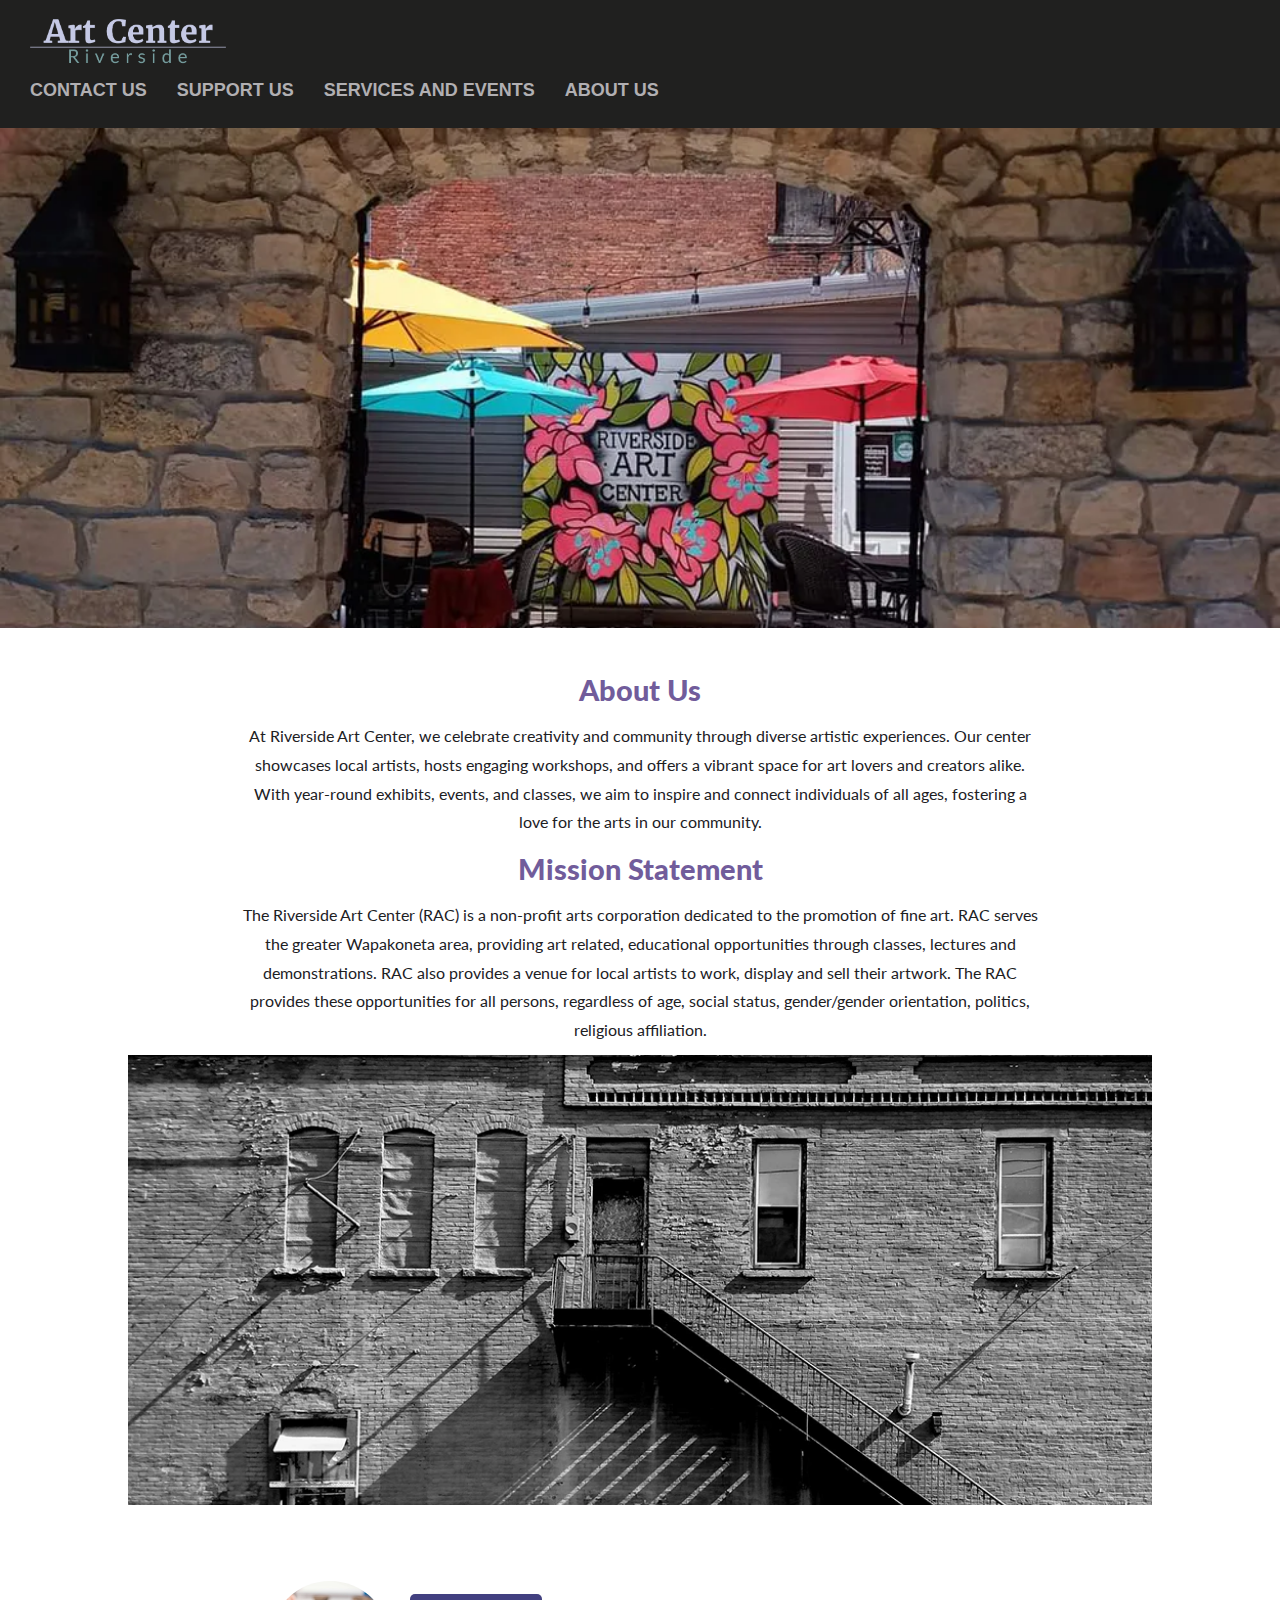
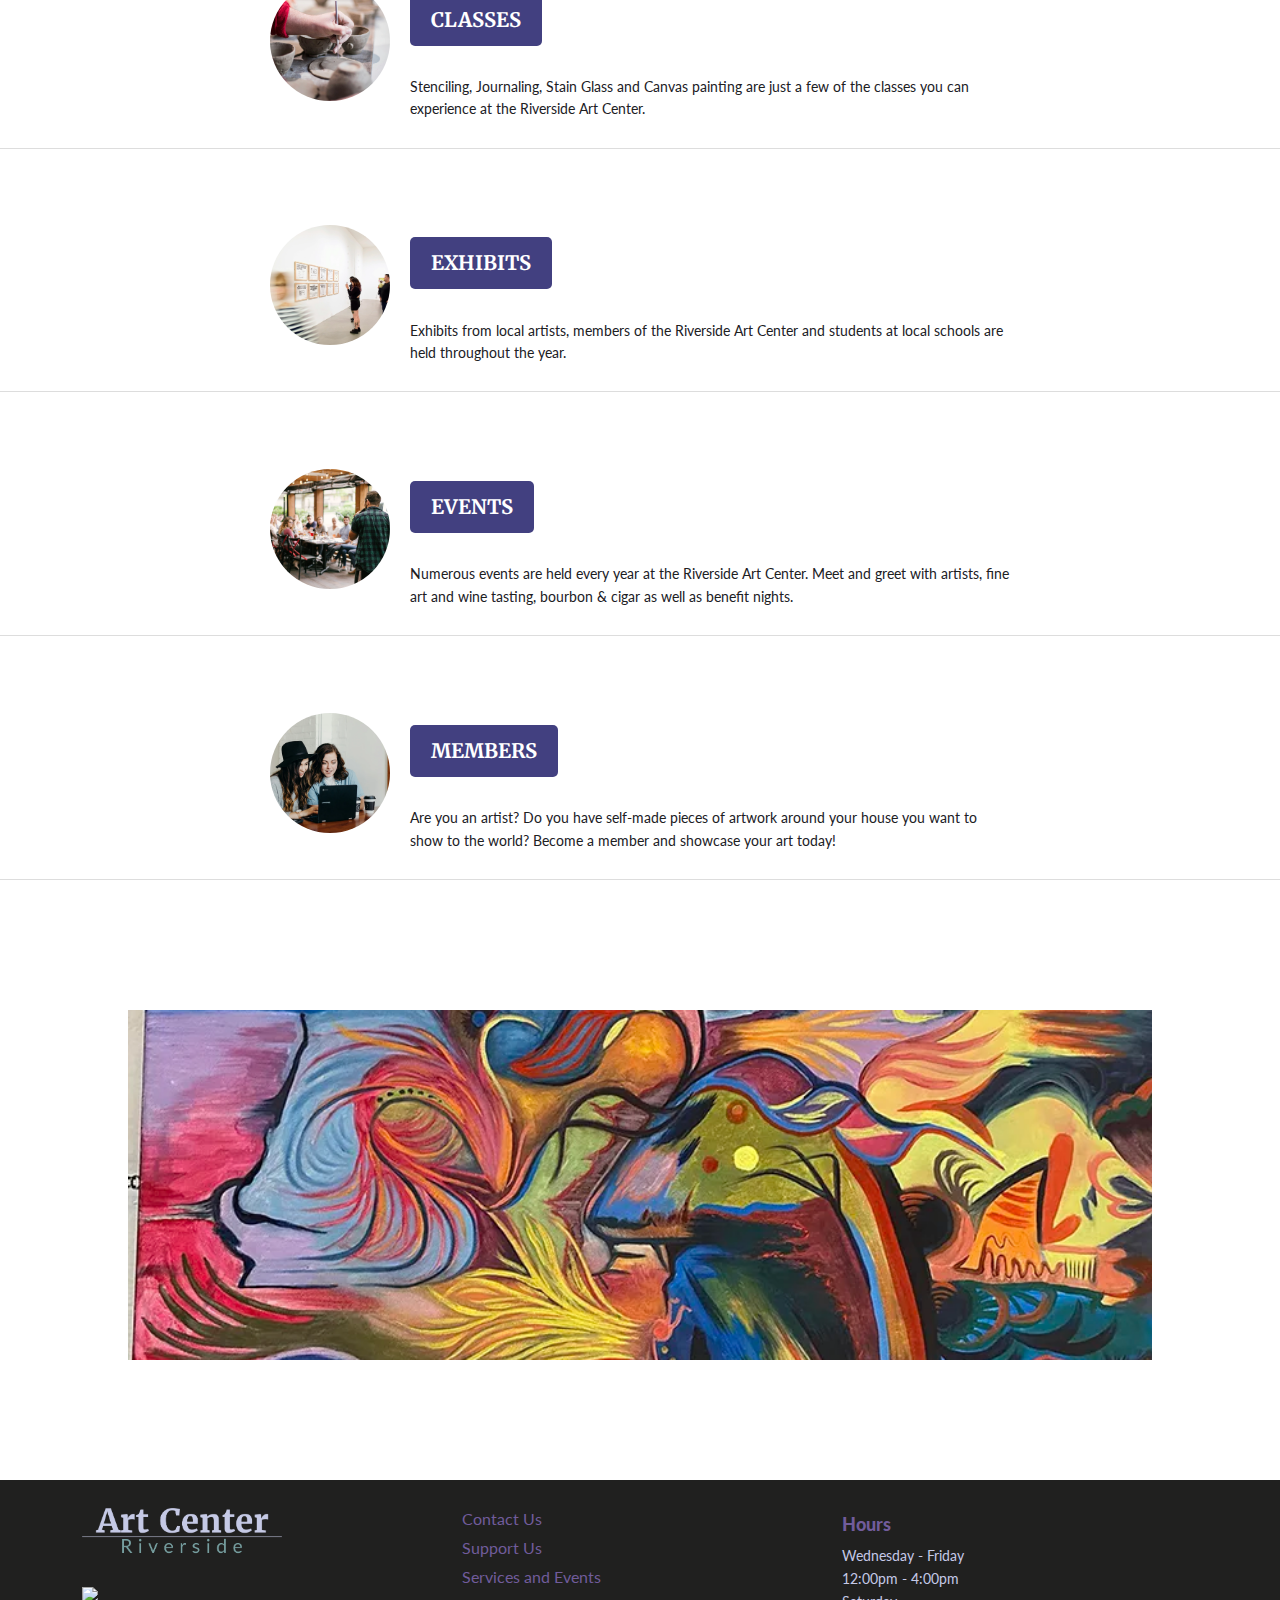
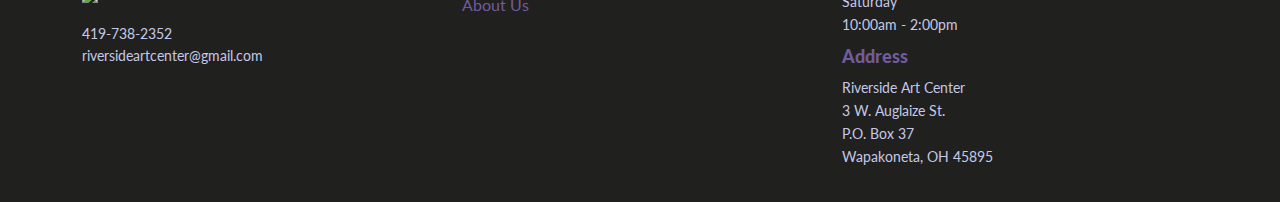
==== index.html @ 2aedecd4 "commit" ====
<!DOCTYPE html>
<html lang="en">
<head>
    <meta charset="UTF-8">
    <meta name="viewport" content="width=device-width, initial-scale=1.0">
    <title>Riverside Art Center</title>
    <!-- Bootstrap CSS CDN -->
    <link href="https://cdn.jsdelivr.net/npm/bootstrap@5.3.0/dist/css/bootstrap.min.css" rel="stylesheet">
    <!-- Custom CSS -->
    <link rel="stylesheet" type="text/css" href="main.css">
</head>
<body>

<!-- Navbar -->
<nav class="navbar">
    <div class="nav-container">
        <a class="navbar-logo" href="#">
            <img src="images/RAC Logo - White Redsesign.png" alt="logo" class="nav-logo">
        </a>
        <div class="navbar-nav">
            <a class="nav-link" href="#">Contact Us</a>
            <a class="nav-link" href="support-us.html">Support Us</a>
            <a class="nav-link" href="services-and-events.html">Services and Events</a>
            <a class="nav-link" href="#">About Us</a>
        </div>
    </div>
</nav>

<!-- Hero Section -->
<section class="hero-sec">
    <img src="images/Homepage Top Image.webp" alt="homepage-img" class="homepage-img">

    <h5>About Us</h5>
    <p>At Riverside Art Center, we celebrate creativity and community through diverse artistic experiences. Our center showcases local artists, hosts engaging workshops, and offers a vibrant space for art lovers and creators alike. With year-round exhibits, events, and classes, we aim to inspire and connect individuals of all ages, fostering a love for the arts in our community.</p>

    <h5>Mission Statement</h5>
    <p>The Riverside Art Center (RAC) is a non-profit arts corporation dedicated to the promotion of fine art. RAC serves the greater Wapakoneta area, providing art related, educational opportunities through classes, lectures and demonstrations. RAC also provides a venue for local artists to work, display and sell their artwork. The RAC provides these opportunities for all persons, regardless of age, social status, gender/gender orientation, politics, religious affiliation.</p>

    <img src="images/Contact Us Image.webp" alt="bw-building" class="bw-building">
</section>

<!-- Services Links -->

<div class="section">
    <img src="images/Classes Image.webp" alt="Classes" class="classes-img-homepage">
    <div class="content">
        <h2><a href="services-and-events.html" class="btn">CLASSES</a></h2>
        <p>Stenciling, Journaling, Stain Glass and Canvas painting are just a few of the classes you can experience at the Riverside Art Center.</p>
    </div>
</div>

<div class="section">
    <img src="images/Exhibits Image.webp" alt="Exhibits" class="exhibits-img-homepage">
    <div class="content">
        <h2><a href="services-and-events.html" class="btn">EXHIBITS</a></h2>
        <p>Exhibits from local artists, members of the Riverside Art Center and students at local schools are held throughout the year.</p>
    </div>
</div>

<div class="section">
    <img src="images/Events Image.webp" alt="Events" class="events-img-homepage">
    <div class="content">
        <h2><a href="services-and-events.html" class="btn">EVENTS</a></h2>
        <p>Numerous events are held every year at the Riverside Art Center. Meet and greet with artists, fine art and wine tasting, bourbon & cigar as well as benefit nights.</p>
    </div>
</div>

<div class="section">
    <img src="images/Memberships Image.webp" alt="Members" class="members-img-homepage">
    <div class="content">
        <h2><a href="services-and-events.html" class="btn">MEMBERS</a></h2>
        <p>Are you an artist? Do you have self-made pieces of artwork around your house you want to show to the world? Become a member and showcase your art today!</p>
    </div>
</div>

    <img src="images/Support Us Image.webp" alt="bottom-image" class="homepage-bottom-img">


<!-- Footer -->
<footer class="footer text-light py-4">
    <div class="container">
      <div class="row">
        
        <!-- Left Column -->
        <div class="col-md-4">
        <a class="footer-logo" href="#">
            <img src="images/RAC Logo - White Redsesign.png" alt="footer-logo" class="footer-logo">
        </a>
          <div class="footer-icons">
            <img src="images/SVG">
          </div>
          <p class="mt-3">
            <i class="fas fa-phone-alt"></i> 419-738-2352 <br>
            <i class="fas fa-envelope"></i> riversideartcenter@gmail.com
          </p>
        </div>
        
        <!-- Middle Column -->
        <div class="col-md-4">
          <ul class="list-unstyled">
            <li><a href="services-and-events.html" class="footer-link">Contact Us</a></li>
            <li><a href="services-and-events.html" class="footer-link">Support Us</a></li>
            <li><a href="services-and-events.html" class="footer-link">Services and Events</a></li>
            <li><a href="services-and-events.html" class="footer-link">About Us</a></li>
          </ul>
        </div>
        
        <!-- Right Column -->
        <div class="col-md-4">
          <h5 class="footer-subtitle">Hours</h5>
          <p>Wednesday - Friday<br>12:00pm - 4:00pm<br>Saturday<br>10:00am - 2:00pm</p>
          
          <h5 class="footer-subtitle">Address</h5>
          <p>Riverside Art Center<br>3 W. Auglaize St.<br>P.O. Box 37<br>Wapakoneta, OH 45895</p>
        </div>
      </div>
    </div>
  </footer>

</body>
</html>
---- main.css ----
/* Importing Fonts (optional, if not already loaded) */
@import url('https://fonts.googleapis.com/css2?family=Lato:wght@400;900&family=Merriweather:wght@900&display=swap');

/* General Body Font Styles */
body {
  font-family: 'Lato', sans-serif; /* Font for body text */
  font-size: 18px; /* Body text size */
  font-weight: 400; /* Regular weight */
  line-height: 1.6; /* Adjust for readability */
  color: #333; /* Default text color */
  margin: 0;
  padding: 0;
}

/* Heading 1 (H1) */
h1 {
  font-family: 'Merriweather', serif; /* Font for H1 */
  font-size: 68px; /* 68pt size */
  font-weight: 900; /* Black thickness */
  color: #000; /* Default color for heading */
  margin: 0.5em 0;
}

/* Heading 2 (H2) */
h2 {
  font-family: 'Merriweather', serif;
  font-size: 55px; /* 55pt size */
  font-weight: 900; /* Black thickness */
  color: #424080;
  margin: 0.5em 0;
}

/* Heading 3 (H3) */
h3 {
  font-family: 'Merriweather', serif;
  font-size: 44px; /* 44pt size */
  font-weight: 900; /* Black thickness */
  color: #424080;
  margin: 0.5em 0;
}

/* Heading 4 (H4) */
h4 {
  font-family: 'Lato', sans-serif; /* Font for H4 */
  font-size: 35px; /* 35pt size */
  font-weight: 900; /* Black thickness */
  color: #715C9B;
  margin: 0.5em 0;
}

/* Heading 5 (H5) */
h5 {
  font-family: 'Lato', sans-serif;
  font-size: 29px; /* 29pt size */
  font-weight: 900; /* Black thickness */
  color: #715C9B;
  margin: 0.5em 0;
}

/* Paragraphs (Body Text) */
p {
  font-family: 'Lato', sans-serif;
  font-size: 18px; /* 18pt size */
  font-weight: 400; /* Regular weight */
  color: #20201F;
  line-height: 1.6;
  margin: 0.5em 0;
}

footer p {
    color: #C5C9E7;
  }

h5.footer-subtitle {
    color: #715C9B;
}




/* NAV BAR */ 
/* General styles for the navbar */
.navbar {
    background-color: #20201f; /* Dark background color */
    padding: 15px 30px;
    display: flex;
    justify-content: space-between;
    align-items: center;
}

/* Logo styling */
.nav-logo {
    height: 40pt;
    align-items: right;
}

/* Container for the nav links */
.navbar-nav {
    display: flex;
    flex-direction: row; /* Aligns links horizontally */
    gap: 30px; /* Space between links */
    text-align: right;
    margin-left: auto; /* Pushes the navbar-nav to the right */
}

/* Styling each navigation link */
.nav-link {
    color: #b1afb2; /* Soft purple color for links */
    font-family: Arial, sans-serif;
    font-size: 18px;
    font-weight: bold;
    text-decoration: none;
    text-transform: uppercase;
}

/* Active link styling */
.nav-link.active {
    color: #b1afb2; /* Ensures active link is the same color */
}

/* Hover effect for links */
.nav-link:hover {
    color: #715C9B; /* Lighter shade on hover */
}




/* HERO SECTION */
/* Hero Section */
.hero-sec {
    text-align: center;
    padding: 0px 0;
}

.hero-sec img.homepage-img {
    width: 100%;
    max-height: 500px; /* Limit image height */
    object-fit: cover;
    margin-bottom: 30px;
}

.hero-sec p {
    font-size: 16px;
    line-height: 1.8;
    margin: 10px auto;
    max-width: 800px; /* Limit paragraph width */
}

.bw-building {
    width: 80%;
    height: 450px; 
    object-fit: cover; 
    object-position: center; 
}


/* Services Sections */
.section {
    display: flex;
    align-items: center;
    justify-content: center;
    margin: 30px 0;
    padding: 20px 0;
    border-bottom: 1px solid #ddd; /* Separate sections visually */
}

.events-img-homepage,
.exhibits-img-homepage,
.classes-img-homepage,
.members-img-homepage {
    width: 120px; /* Circular image size */
    height: 120px;
    border-radius: 50%;
    object-fit: cover;
    margin-right: 20px;
}

.section .content {
    text-align: left;
    max-width: 600px;
}

.section h2 a.btn {
    font-size: 20px;
    color: #fff;
    background-color: #424080;
    padding: 10px 20px;
    border-radius: 5px;
    text-decoration: none;
    font-weight: bold;
}

.section h2 a.btn:hover {
    background-color: #715C9B;
}

.section p {
    margin-top: 10px;
    font-size: 14px;
    line-height: 1.6;
    color: #20201f;
}

/* Bottom Image */

.homepage-bottom-img {
    width: 100%;
    max-height: 500px; /* Limit image height */
    object-fit: cover;
    margin-bottom: 20px;
    margin-top: 50px;
    clip-path: inset(10% 10% 20% 10%); /* Crop from top, right, bottom, left */
    object-fit: cover;
}









/* FOOTER */
/* Footer General Styles */
.footer {
    background-color: #20201f; /* Match the dark background */
    font-family: 'Lato', sans-serif; /* Font for body text */ 
  }
  
  .footer-logo {
    max-width: 200px; /* Adjust size of logo */
    margin-bottom: 20px;
  }
  
  .footer-icons a {
    margin-right: 15px; /* Spacing between icons */
    font-size: 1.2rem; /* Icon size */
  }
  
  .footer .row {
    display: flex;
    justify-content: space-between;
    align-items: flex-start;
    text-align: left;
  }
  
  .footer p {
    margin: 10px 0;
    font-size: 0.9rem;
    line-height: 1.5;
  }
  
  /* Middle Column */
  .footer ul {
    list-style: none;
    padding: 0;
    margin: 0;
  }
  
  .footer-link {
    color: #715C9B; /* Text color for links */
    text-decoration: none;
    font-size: 1rem;
  }
  
  .footer-link:hover {
    color: #4C9173; /* Hover color for links */
  }
  
  /* Right Column */
  .footer-subtitle {
    color: #b1afb2; /* Subtitle text color */
    font-size: 1.1rem;
    margin-top: 10px;
  }
  
  .footer-subtitle + p {
    margin-top: 5px;
    font-size: 0.9rem;
    line-height: 1.6;
  }

  .col-md-4 {
    align-items: center;
  }
  
  /* Responsive Design */
  @media (max-width: 768px) {
    .footer .row {
      flex-direction: column;
      text-align: center;
    }
  
    .footer-icons {
      justify-content: center;
      margin-bottom: 15px;
    }
  
    .footer ul {
      margin-bottom: 20px;
    }
  }
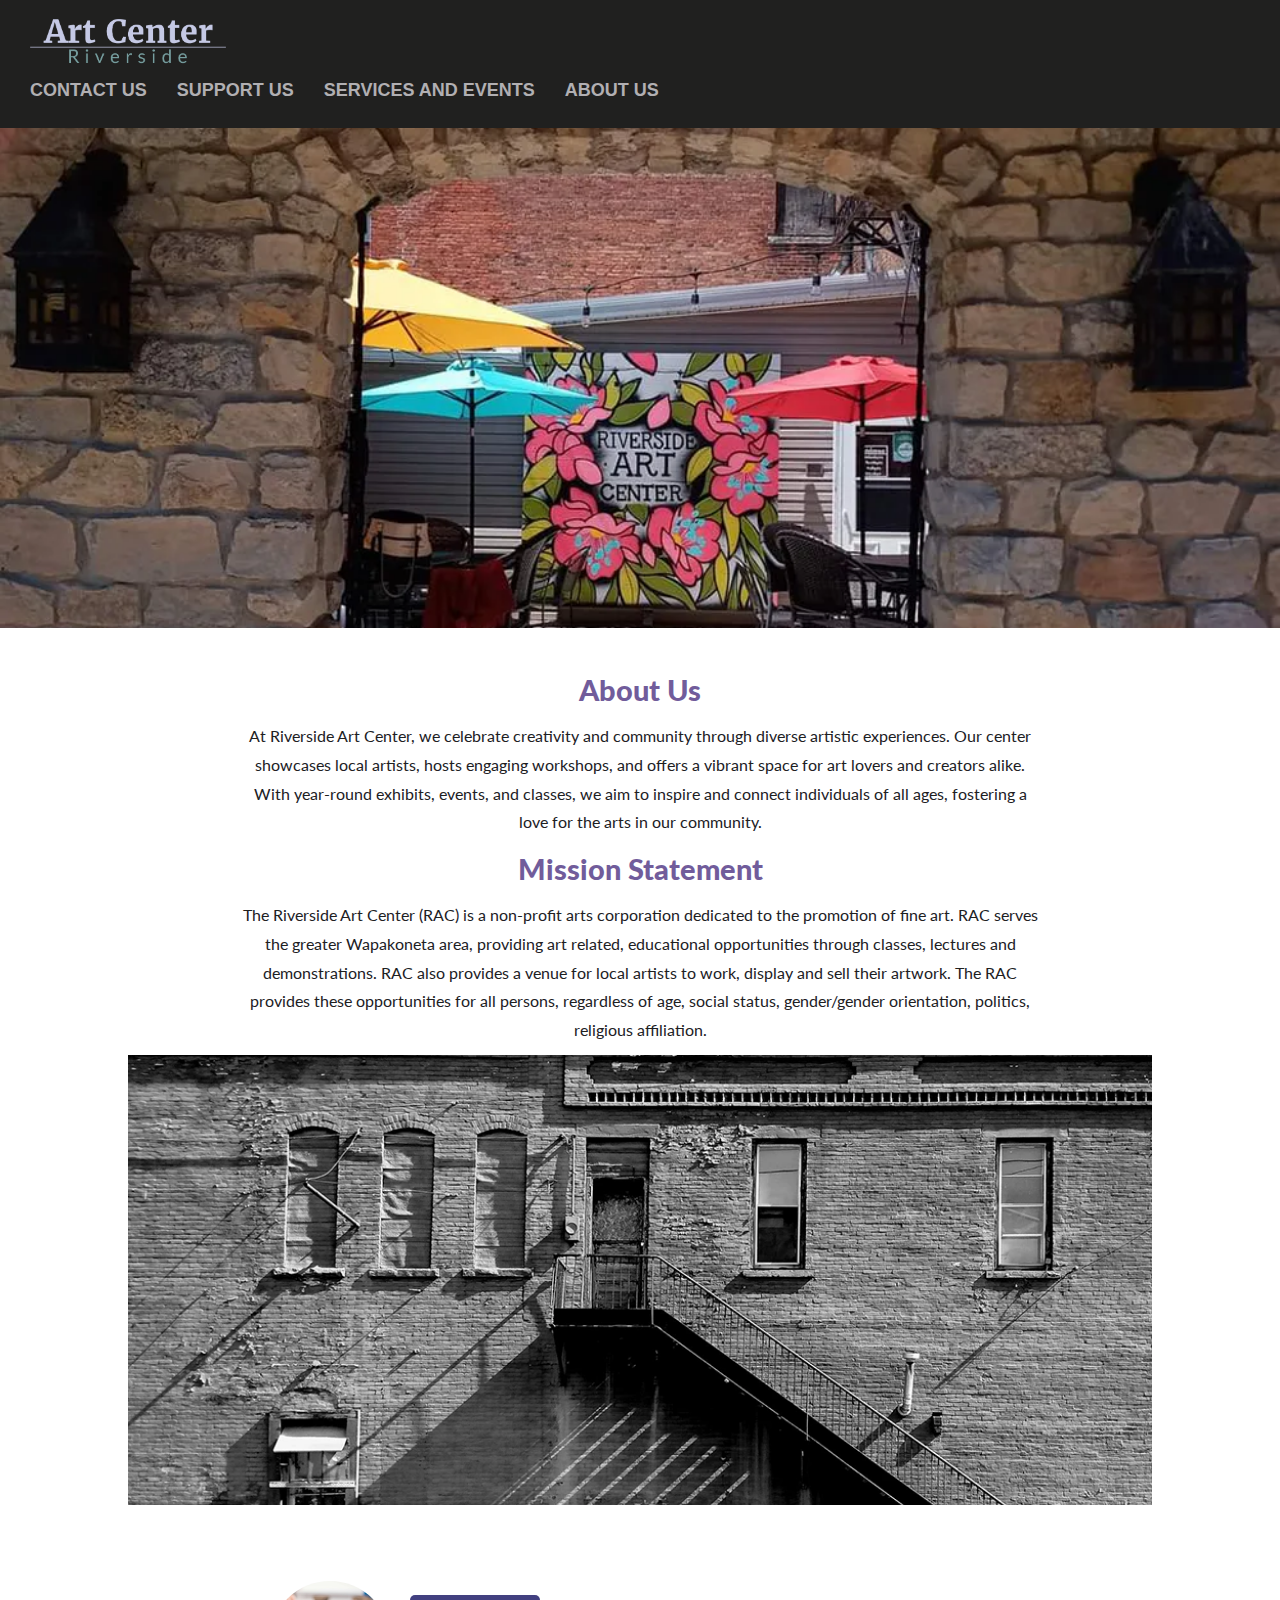
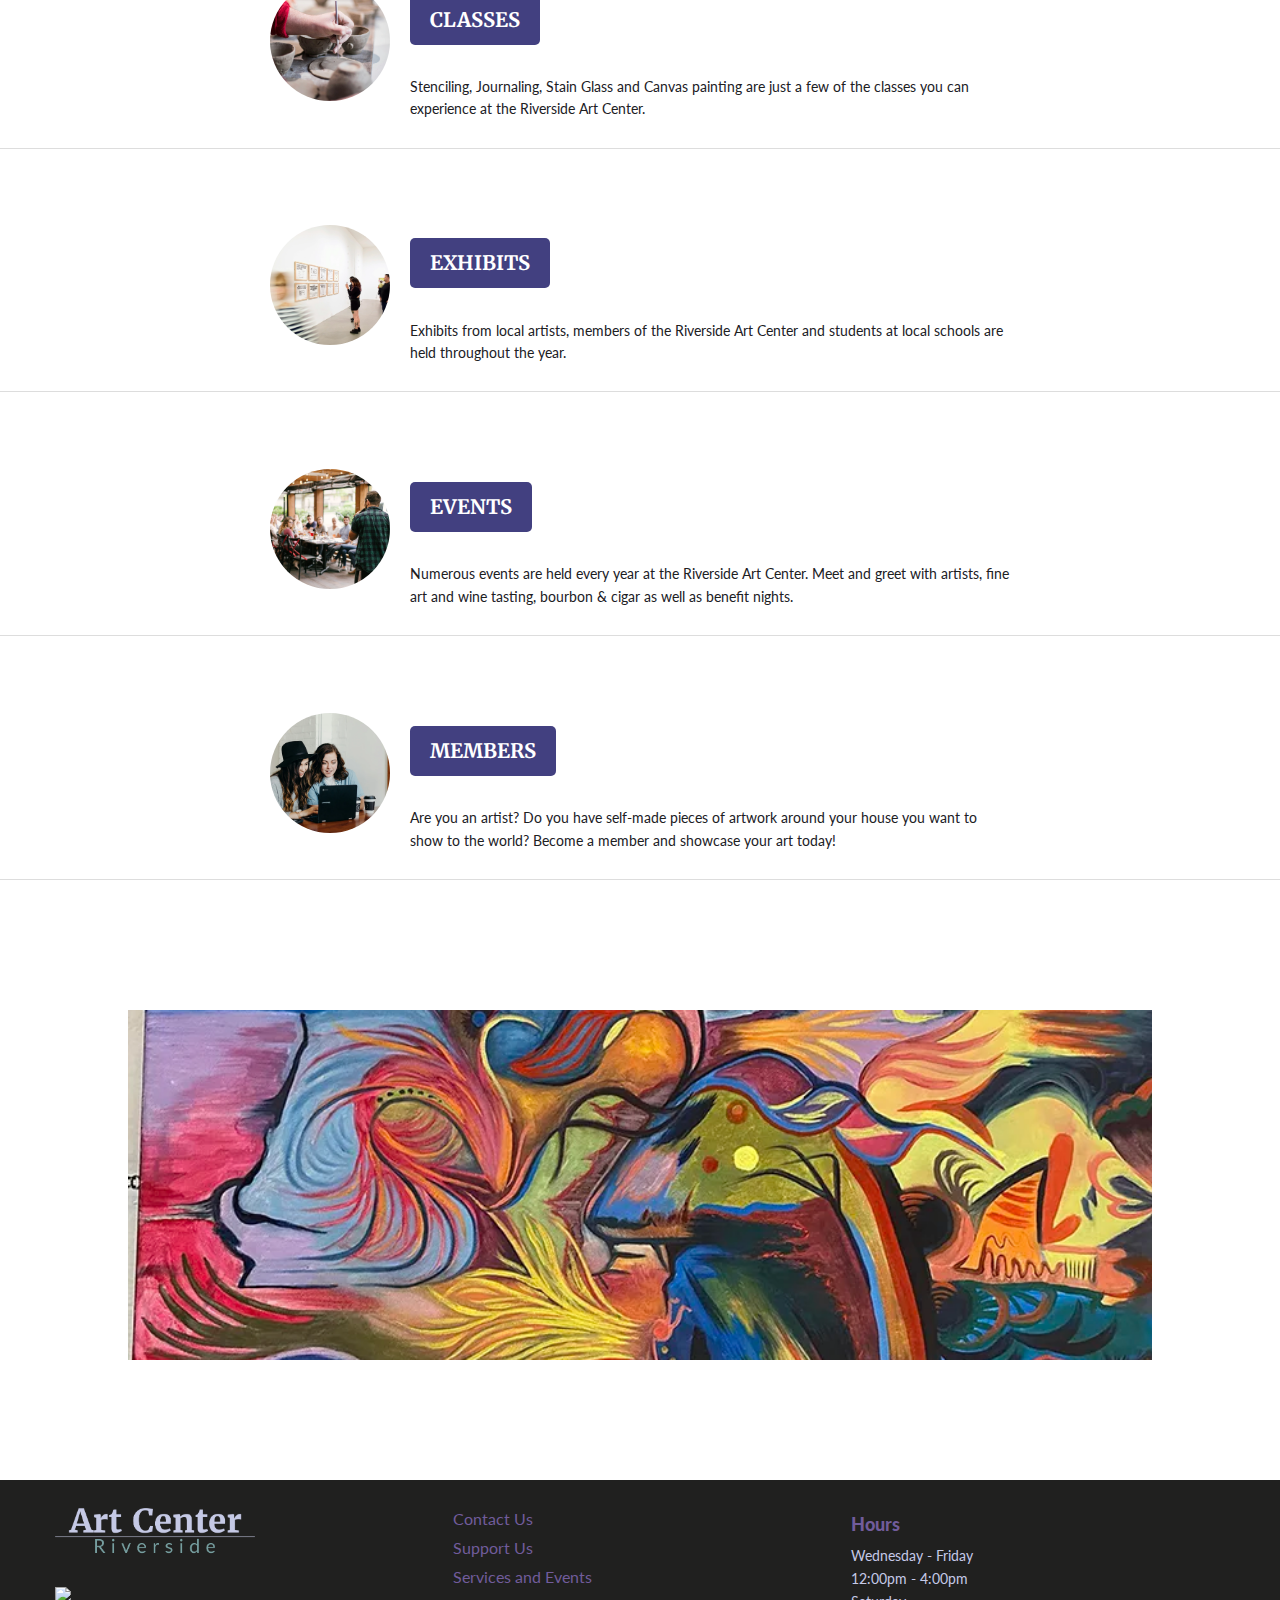
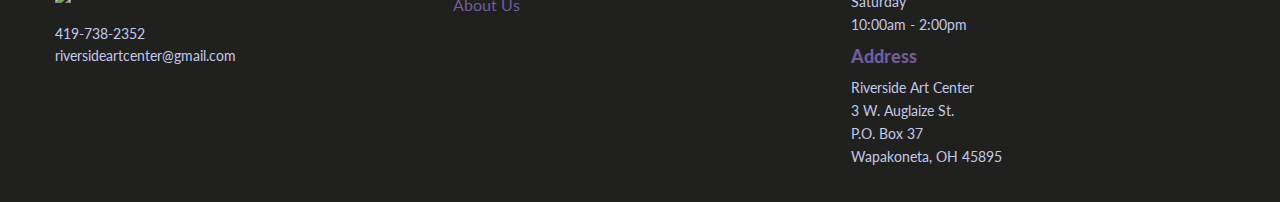
==== commit b07770ed: "commit" ====
--- a/index.html
+++ b/index.html
@@ -8,6 +8,7 @@
     <link href="https://cdn.jsdelivr.net/npm/bootstrap@5.3.0/dist/css/bootstrap.min.css" rel="stylesheet">
     <!-- Custom CSS -->
     <link rel="stylesheet" type="text/css" href="main.css">
+    <link rel="icon" type="image/x-icon" href="images/favicon.ico">
 </head>
 <body>
 
--- a/main.css
+++ b/main.css
@@ -3,12 +3,11 @@
 
 /* General Body Font Styles */
 body {
-  font-family: 'Lato', sans-serif; /* Font for body text */
-  font-size: 18px; /* Body text size */
-  font-weight: 400; /* Regular weight */
-  line-height: 1.6; /* Adjust for readability */
-  color: #333; /* Default text color */
-  margin: 0;
+  font-family: 'Lato', sans-serif; 
+  font-size: 18px;
+  font-weight: 400; 
+  line-height: 1.6; 
+  color: #20201F;
   padding: 0;
 }
 
@@ -156,13 +155,14 @@
 
 
 /* Services Sections */
+
 .section {
     display: flex;
     align-items: center;
     justify-content: center;
     margin: 30px 0;
     padding: 20px 0;
-    border-bottom: 1px solid #ddd; /* Separate sections visually */
+    border-bottom: 1px solid #ddd; 
 }
 
 .events-img-homepage,
@@ -214,12 +214,195 @@
     object-fit: cover;
 }
 
-
-
-
-
-
-
+/* SERVICES AND EVENTS SECTION */
+h1.services-and-events-title {
+  position: relative;
+  background-image: url('images/About\ us\ img\ +\ Our\ story.webp');
+  background-size: cover;
+  background-position: center;
+  height: 500px; 
+  display: flex;
+  align-items: center;
+  justify-content: center;
+  
+}
+
+  .hero-text-sae {
+    background-color: #e6e6f8;
+    padding: 20px;
+    font-size: 16px;
+    line-height: 1.5;
+    color: #20201F;
+    margin: 20px auto;
+    max-width: 800px;
+    text-align: center;
+  }
+
+  /* Community Section Styles */
+.community-section {
+  position: relative;
+  padding: 3rem 0; /* Add padding for spacing */
+  text-align: center;
+}
+
+.title-container {
+  position: relative;
+  background-image: url('images/Community\ Image.webp');
+  background-size: cover;
+  background-position: center;
+  height: 400px; 
+  display: flex;
+  align-items: center;
+  justify-content: center;
+}
+
+.community-title {
+  text-transform: uppercase;
+  color:#4C9173;
+  background-color:#20201f;
+  padding: 1.5rem 6rem; /* Padding around the text */
+}
+
+.text-container {
+  background-color: #e6e6f8;
+  padding: 2rem;
+  color: #20201f;
+  max-width: 1300px; /* Constrain width */
+  margin: 2rem auto; /* Center the container */
+  display: flex; /* Use Flexbox to align items side-by-side */
+  gap: 2rem; /* Add space between the two paragraphs */
+  justify-content: space-between; /* Spread the paragraphs evenly */
+  align-items: flex-start; /* Align the paragraphs at the top */
+}
+
+.text-container p {
+  text-align: left; /* Left-align the text */
+  margin: 0; /* Remove any default margins */
+  flex: 1; /* Ensure both paragraphs take equal width */
+}
+
+
+
+
+
+
+/* SUPPORT US */
+
+  .container {
+    max-width: 1200px;
+    margin: 0 auto;
+    padding: 0 15px;
+  }
+  
+  .text-center {
+    text-align: center;
+  }
+  
+  /* Header Section */
+  .support-header {
+    display: flex;
+    justify-content: center;
+    align-items: center;
+    text-align: center;
+    position: relative;
+    color: #fff;
+  }
+  
+  .support-header .overlay {
+    background: rgba(0, 0, 0, 0.5); /* Dark overlay */
+    z-index: 1;
+  }
+  
+  .support-header h1 {
+    z-index: 2;
+    color:#4C9173 ;
+  }
+  
+  /* Ways to Support Section */
+  .ways-to-support {
+    padding: 40px 15px;
+    background-color: #B5CFD1;
+  }
+  
+  .ways-to-support h4 {
+    margin-bottom: 15px;
+  }
+  
+  .ways-to-support p {
+    font-size: 16px;
+    color:#424242;
+  }
+  
+  /* Support Options Section */
+  .support-options .row {
+    margin-bottom: 40px; /* Space between rows */
+  }
+
+  .support-options img {
+    width: 100%;
+  }
+  
+  .donate-title, .join-us-title {
+    margin-bottom: 15px;
+  }
+  
+  .support-options p {
+    color:#20201F;
+    margin-bottom: 20px;
+  }
+  
+  .btn {
+    padding: 10px 30px;
+    font-size: 16px;
+    text-transform: uppercase;
+    font-weight: bold;
+    border: none;
+    cursor: pointer;
+  }
+  
+  a.btn-dark {
+    color: #4C9173;
+  }
+
+  .btn-dark {
+    background-color:#20201F;
+    border-radi: 5px;
+  }
+  
+  .btn-dark:hover {
+    background-color:#424080;
+  }
+  
+  /* Bottom Section */
+  .bottom-section-su {
+    padding: 30px 15px;
+    background-color: #B5CFD1;
+  }
+  
+  .bottom-section-su p {
+    font-size: 16px;
+    color:#20201F;
+    margin-bottom: 10px;
+    line-height: 1.8;
+  }
+  
+  .bottom-section-su .col-md-6 {
+    margin-bottom: 20px;
+  }
+  
+  /* Responsive Design */
+  @media (max-width: 768px) {
+    .support-options .row {
+      flex-direction: column;
+    }
+  
+    .support-options img {
+      margin-bottom: 20px;
+    }
+  }
+
+
+  
 
 
 /* FOOTER */
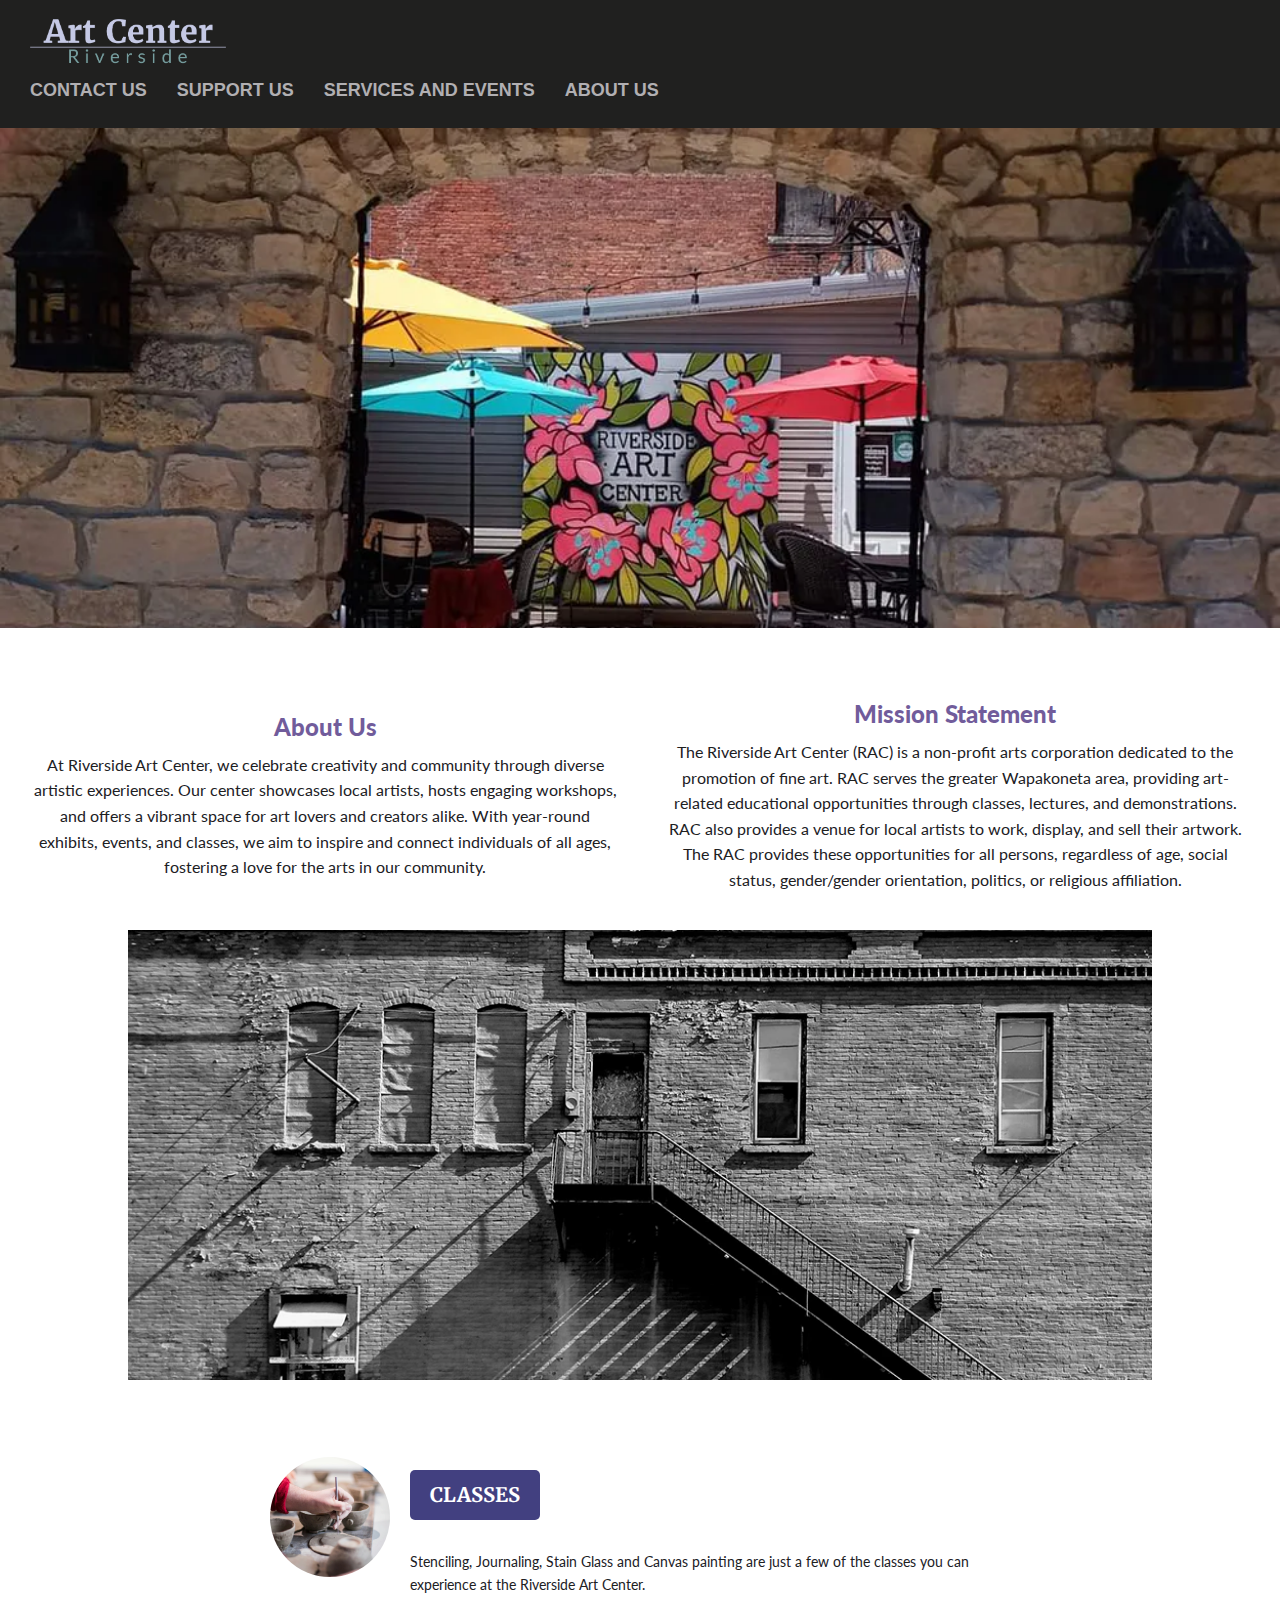
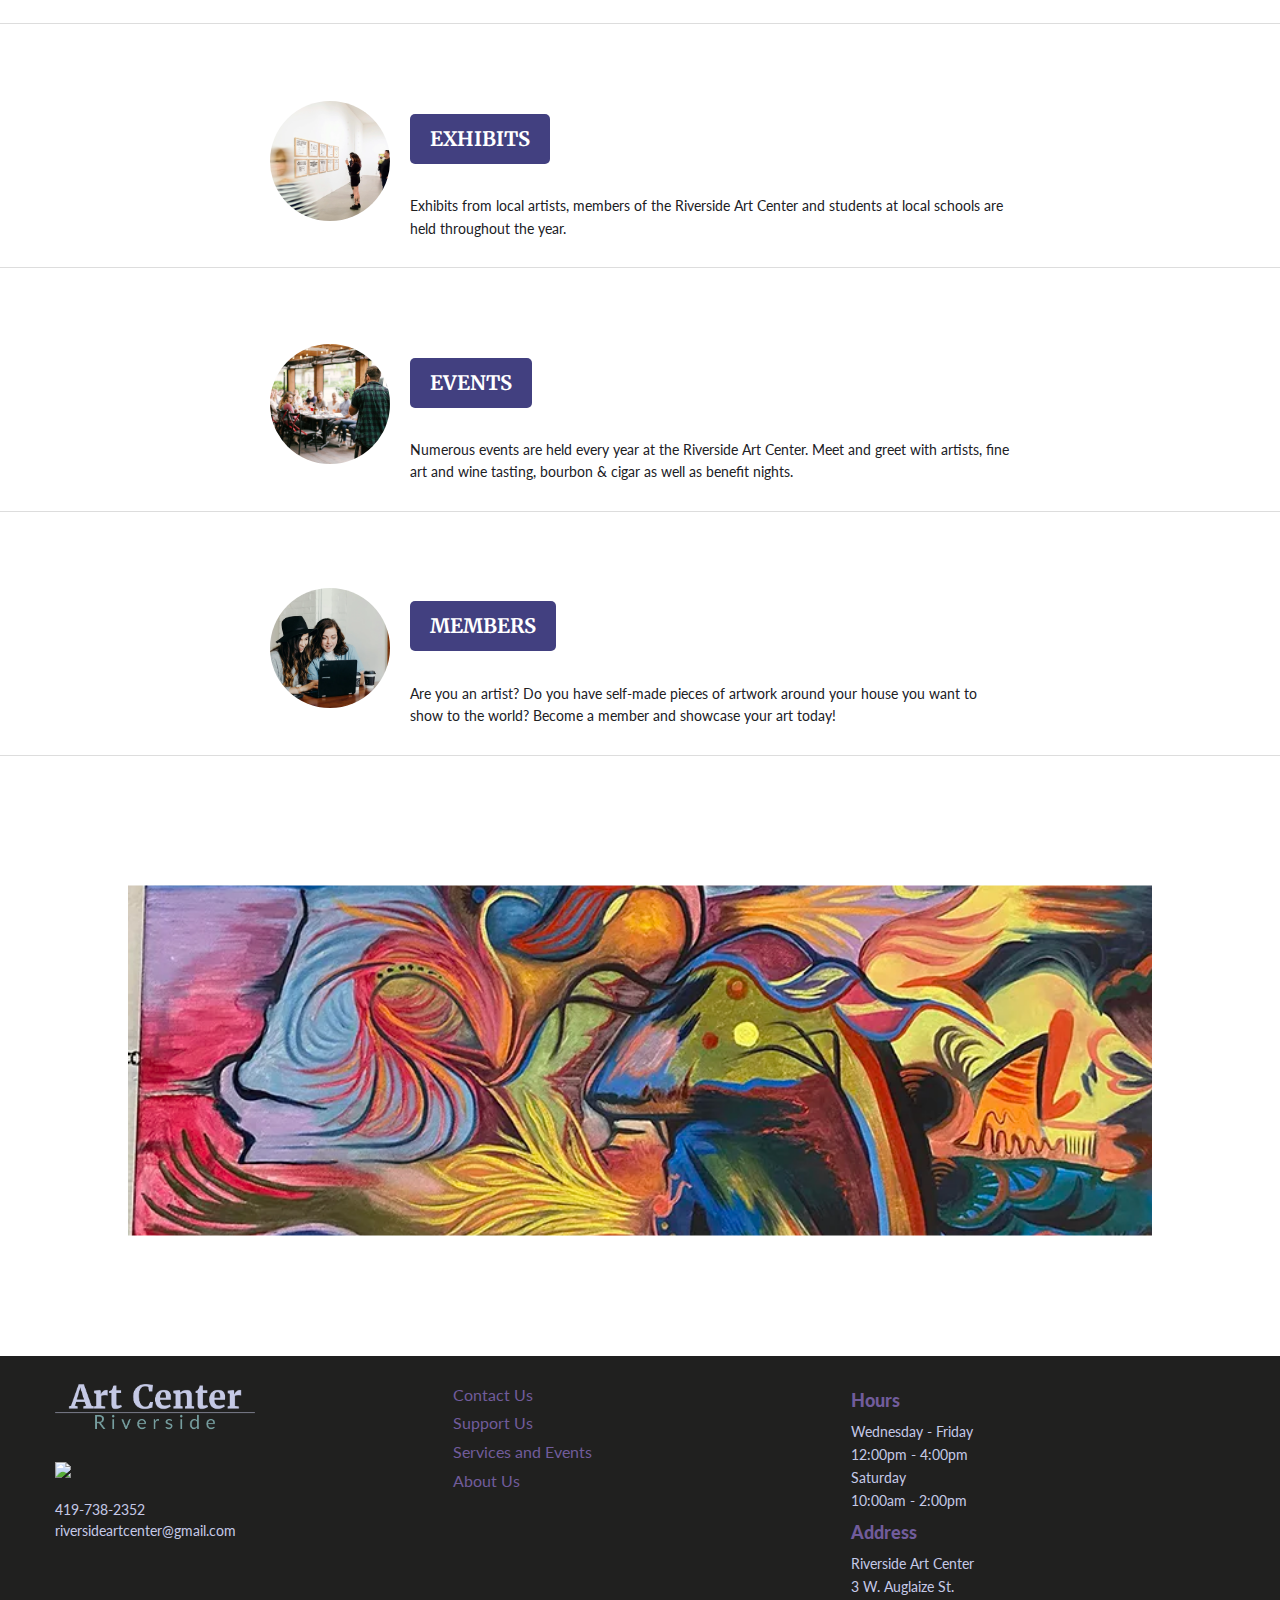
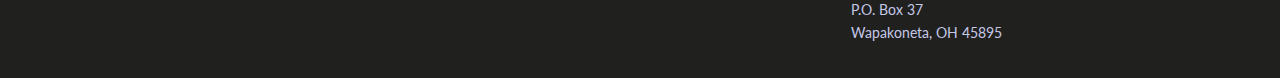
==== commit ec4ec88b: "commit" ====
--- a/index.html
+++ b/index.html
@@ -29,6 +29,25 @@
 
 <!-- Hero Section -->
 <section class="hero-sec">
+  <img src="images/Homepage Top Image.webp" alt="homepage-img" class="homepage-img">
+  <div class="hero-content">
+      <div class="about-us">
+          <h5>About Us</h5>
+          <p>At Riverside Art Center, we celebrate creativity and community through diverse artistic experiences. Our center showcases local artists, hosts engaging workshops, and offers a vibrant space for art lovers and creators alike. With year-round exhibits, events, and classes, we aim to inspire and connect individuals of all ages, fostering a love for the arts in our community.</p>
+      </div>
+      <div class="mission-statement">
+          <h5>Mission Statement</h5>
+          <p>The Riverside Art Center (RAC) is a non-profit arts corporation dedicated to the promotion of fine art. RAC serves the greater Wapakoneta area, providing art-related educational opportunities through classes, lectures, and demonstrations. RAC also provides a venue for local artists to work, display, and sell their artwork. The RAC provides these opportunities for all persons, regardless of age, social status, gender/gender orientation, politics, or religious affiliation.</p>
+      </div>
+  </div>
+  <img src="images/Contact Us Image.webp" alt="bw-building" class="bw-building">
+</section>
+
+
+
+
+<!--
+<section class="hero-sec">
     <img src="images/Homepage Top Image.webp" alt="homepage-img" class="homepage-img">
 
     <h5>About Us</h5>
@@ -39,6 +58,10 @@
 
     <img src="images/Contact Us Image.webp" alt="bw-building" class="bw-building">
 </section>
+-->
+
+
+
 
 <!-- Services Links -->
 
--- a/main.css
+++ b/main.css
@@ -13,18 +13,18 @@
 
 /* Heading 1 (H1) */
 h1 {
-  font-family: 'Merriweather', serif; /* Font for H1 */
-  font-size: 68px; /* 68pt size */
-  font-weight: 900; /* Black thickness */
-  color: #000; /* Default color for heading */
+  font-family: 'Merriweather', serif; 
+  font-size: 68px; 
+  font-weight: 900; 
+  color: #20201F; 
   margin: 0.5em 0;
 }
 
 /* Heading 2 (H2) */
 h2 {
   font-family: 'Merriweather', serif;
-  font-size: 55px; /* 55pt size */
-  font-weight: 900; /* Black thickness */
+  font-size: 55px; 
+  font-weight: 900; 
   color: #424080;
   margin: 0.5em 0;
 }
@@ -32,17 +32,17 @@
 /* Heading 3 (H3) */
 h3 {
   font-family: 'Merriweather', serif;
-  font-size: 44px; /* 44pt size */
-  font-weight: 900; /* Black thickness */
+  font-size: 44px; 
+  font-weight: 900;
   color: #424080;
   margin: 0.5em 0;
 }
 
 /* Heading 4 (H4) */
 h4 {
-  font-family: 'Lato', sans-serif; /* Font for H4 */
-  font-size: 35px; /* 35pt size */
-  font-weight: 900; /* Black thickness */
+  font-family: 'Lato', sans-serif; 
+  font-size: 35px; 
+  font-weight: 900; 
   color: #715C9B;
   margin: 0.5em 0;
 }
@@ -50,8 +50,8 @@
 /* Heading 5 (H5) */
 h5 {
   font-family: 'Lato', sans-serif;
-  font-size: 29px; /* 29pt size */
-  font-weight: 900; /* Black thickness */
+  font-size: 29px; 
+  font-weight: 900;
   color: #715C9B;
   margin: 0.5em 0;
 }
@@ -59,8 +59,8 @@
 /* Paragraphs (Body Text) */
 p {
   font-family: 'Lato', sans-serif;
-  font-size: 18px; /* 18pt size */
-  font-weight: 400; /* Regular weight */
+  font-size: 18px; 
+  font-weight: 400; 
   color: #20201F;
   line-height: 1.6;
   margin: 0.5em 0;
@@ -80,7 +80,7 @@
 /* NAV BAR */ 
 /* General styles for the navbar */
 .navbar {
-    background-color: #20201f; /* Dark background color */
+    background-color: #20201f;
     padding: 15px 30px;
     display: flex;
     justify-content: space-between;
@@ -96,15 +96,15 @@
 /* Container for the nav links */
 .navbar-nav {
     display: flex;
-    flex-direction: row; /* Aligns links horizontally */
-    gap: 30px; /* Space between links */
+    flex-direction: row;
+    gap: 30px; 
     text-align: right;
-    margin-left: auto; /* Pushes the navbar-nav to the right */
+    margin-left: auto; 
 }
 
 /* Styling each navigation link */
 .nav-link {
-    color: #b1afb2; /* Soft purple color for links */
+    color: #b1afb2;
     font-family: Arial, sans-serif;
     font-size: 18px;
     font-weight: bold;
@@ -114,19 +114,34 @@
 
 /* Active link styling */
 .nav-link.active {
-    color: #b1afb2; /* Ensures active link is the same color */
+    color: #b1afb2; 
 }
 
 /* Hover effect for links */
 .nav-link:hover {
-    color: #715C9B; /* Lighter shade on hover */
+    color: #715C9B;
 }
 
 
 
 
 /* HERO SECTION */
-/* Hero Section */
+
+@media (max-width: 768px) {
+  .hero-content {
+      flex-direction: column; /* Stack sections on smaller screens */
+      gap: 10px;
+  }
+
+  .about-us,
+  .mission-statement {
+      max-width: 100%; /* Make them take full width */
+  }
+}
+
+
+
+
 .hero-sec {
     text-align: center;
     padding: 0px 0;
@@ -134,17 +149,53 @@
 
 .hero-sec img.homepage-img {
     width: 100%;
-    max-height: 500px; /* Limit image height */
+    max-height: 500px; 
     object-fit: cover;
     margin-bottom: 30px;
 }
+.hero-content {
+  display: flex; /* Enable flexbox for the parent container */
+  justify-content: space-between; /* Add space between the two sections */
+  align-items: center; /* Center-align the content vertically */
+  gap: 20px; /* Adjust spacing between the two sections */
+  padding: 20px;
+  text-align: center; /* Center-align text within each section */
+}
+
+.about-us,
+.mission-statement {
+  flex: 1; /* Ensure both sections take up equal width */
+  padding: 10px; /* Optional padding inside each section */
+  max-width: 50%; /* Restrict each section to half the container */
+}
+
+.about-us,
+.mission-statement {
+  flex: 1; /* Ensure both sections take up equal width */
+  padding: 10px; /* Optional padding inside each section */
+  max-width: 50%; /* Restrict each section to half the container */
+}
+
+.hero-sec h5 {
+  font-size: 1.5rem;
+  font-weight: 900;
+  color: #715C9B;
+  margin-bottom: 10px;
+}
 
 .hero-sec p {
-    font-size: 16px;
-    line-height: 1.8;
-    margin: 10px auto;
-    max-width: 800px; /* Limit paragraph width */
-}
+  font-size: 1rem;
+  line-height: 1.6;
+  color: #20201F;
+}
+
+/* Optional - Prevent text overflow if content grows */
+.hero-content {
+  flex-wrap: nowrap; /* Ensure content doesn't wrap to the next line */
+  overflow: hidden; /* Hide any overflowing content */
+}
+
+
 
 .bw-building {
     width: 80%;
@@ -154,8 +205,7 @@
 }
 
 
-/* Services Sections */
-
+/* SERVICES SECTION */
 .section {
     display: flex;
     align-items: center;
@@ -203,28 +253,60 @@
 }
 
 /* Bottom Image */
-
 .homepage-bottom-img {
     width: 100%;
-    max-height: 500px; /* Limit image height */
+    max-height: 500px;
     object-fit: cover;
     margin-bottom: 20px;
     margin-top: 50px;
-    clip-path: inset(10% 10% 20% 10%); /* Crop from top, right, bottom, left */
+    clip-path: inset(10% 10% 20% 10%);
     object-fit: cover;
 }
 
+
+
+
+
 /* SERVICES AND EVENTS SECTION */
-h1.services-and-events-title {
+@media (max-width: 768px) { 
+  .sae-title-container h1 {
+    font-size: 2rem; 
+    padding: 0.5rem 1rem; 
+  }
+
+  .sae-title-container {
+    height: 300px; 
+  }
+}
+
+@media (max-width: 480px) {
+  .sae-title-container h1 {
+    font-size: 1.5rem; 
+    padding: 0.25rem 0.5rem; 
+  }
+
+  .sae-title-container {
+    height: 250px; 
+  }
+}
+
+
+.sae-title-container {
   position: relative;
   background-image: url('images/About\ us\ img\ +\ Our\ story.webp');
   background-size: cover;
   background-position: center;
-  height: 500px; 
+  height: 400px;
   display: flex;
   align-items: center;
   justify-content: center;
-  
+}
+
+.sae-title-container h1 {
+  color: #4C9173;
+  background-color: #20201F;
+  padding: 1rem 2rem;
+  text-align: center;
 }
 
   .hero-text-sae {
@@ -241,7 +323,7 @@
   /* Community Section Styles */
 .community-section {
   position: relative;
-  padding: 3rem 0; /* Add padding for spacing */
+  padding: 3rem 0; 
   text-align: center;
 }
 
@@ -260,34 +342,55 @@
   text-transform: uppercase;
   color:#4C9173;
   background-color:#20201f;
-  padding: 1.5rem 6rem; /* Padding around the text */
+  padding: 1.5rem 6rem;
 }
 
 .text-container {
   background-color: #e6e6f8;
   padding: 2rem;
   color: #20201f;
-  max-width: 1300px; /* Constrain width */
-  margin: 2rem auto; /* Center the container */
-  display: flex; /* Use Flexbox to align items side-by-side */
-  gap: 2rem; /* Add space between the two paragraphs */
-  justify-content: space-between; /* Spread the paragraphs evenly */
-  align-items: flex-start; /* Align the paragraphs at the top */
+  max-width: 1300px; 
+  margin: 2rem auto; 
+  display: flex; 
+  gap: 2rem; 
+  justify-content: space-between; 
+  align-items: flex-start; 
 }
 
 .text-container p {
-  text-align: left; /* Left-align the text */
-  margin: 0; /* Remove any default margins */
-  flex: 1; /* Ensure both paragraphs take equal width */
-}
-
+  text-align: left; 
+  margin: 0; 
+  flex: 1; 
+}
+
+/* Showcase Your Art Section Styles */
+.showcase-section {
+  text-align: center;
+}
+
+.showcase-image {
+  width: 100%;
+  max-width: 100%;
+}
+
+.showcase-title {
+  padding: 1rem 2rem;
+  display: inline-block;
+  text-align: center;
+  margin-bottom: 1rem;
+}
+
+.showcase-section p {
+  text-align: left;
+  margin-top: 1rem;
+  margin-left: 1rem;
+}
 
 
 
 
 
 /* SUPPORT US */
-
   .container {
     max-width: 1200px;
     margin: 0 auto;
@@ -298,7 +401,7 @@
     text-align: center;
   }
   
-  /* Header Section */
+  /* HEADER SECTION */
   .support-header {
     display: flex;
     justify-content: center;
@@ -309,7 +412,7 @@
   }
   
   .support-header .overlay {
-    background: rgba(0, 0, 0, 0.5); /* Dark overlay */
+    background: rgba(0, 0, 0, 0.5); 
     z-index: 1;
   }
   
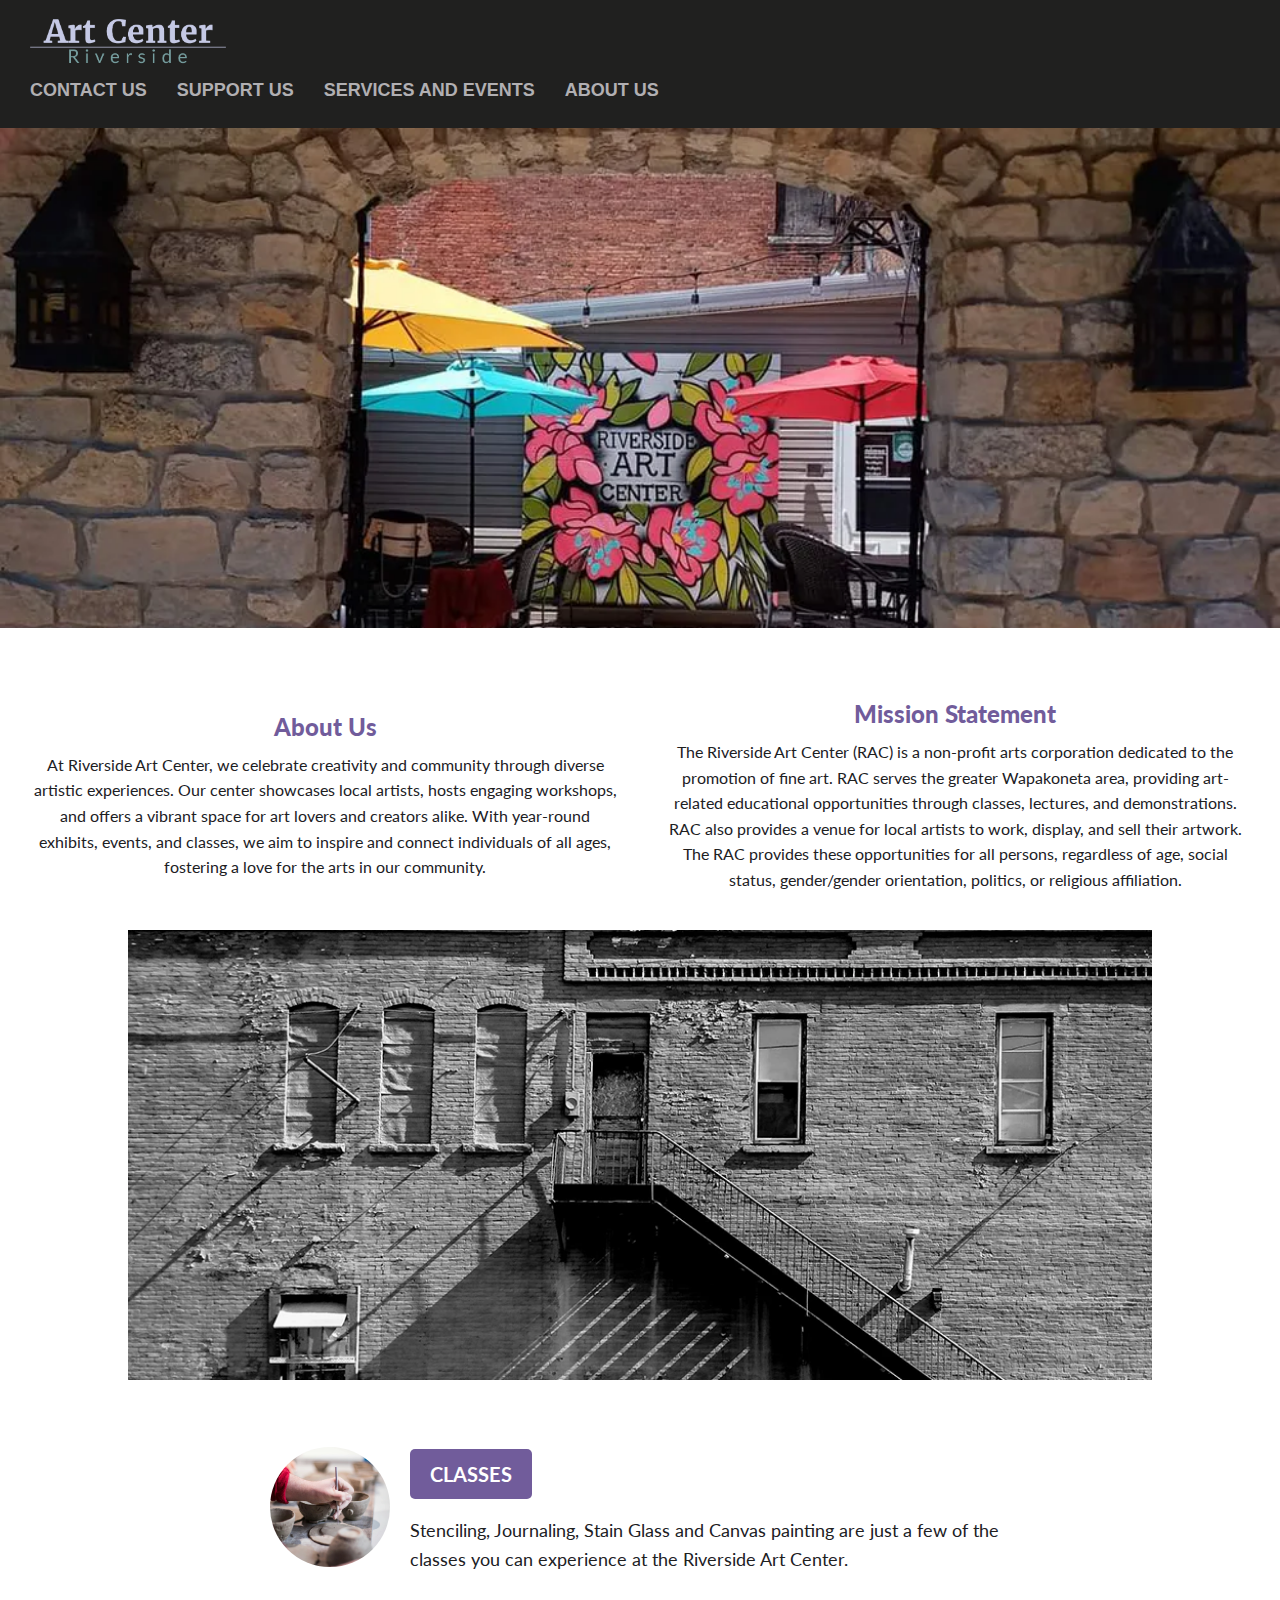
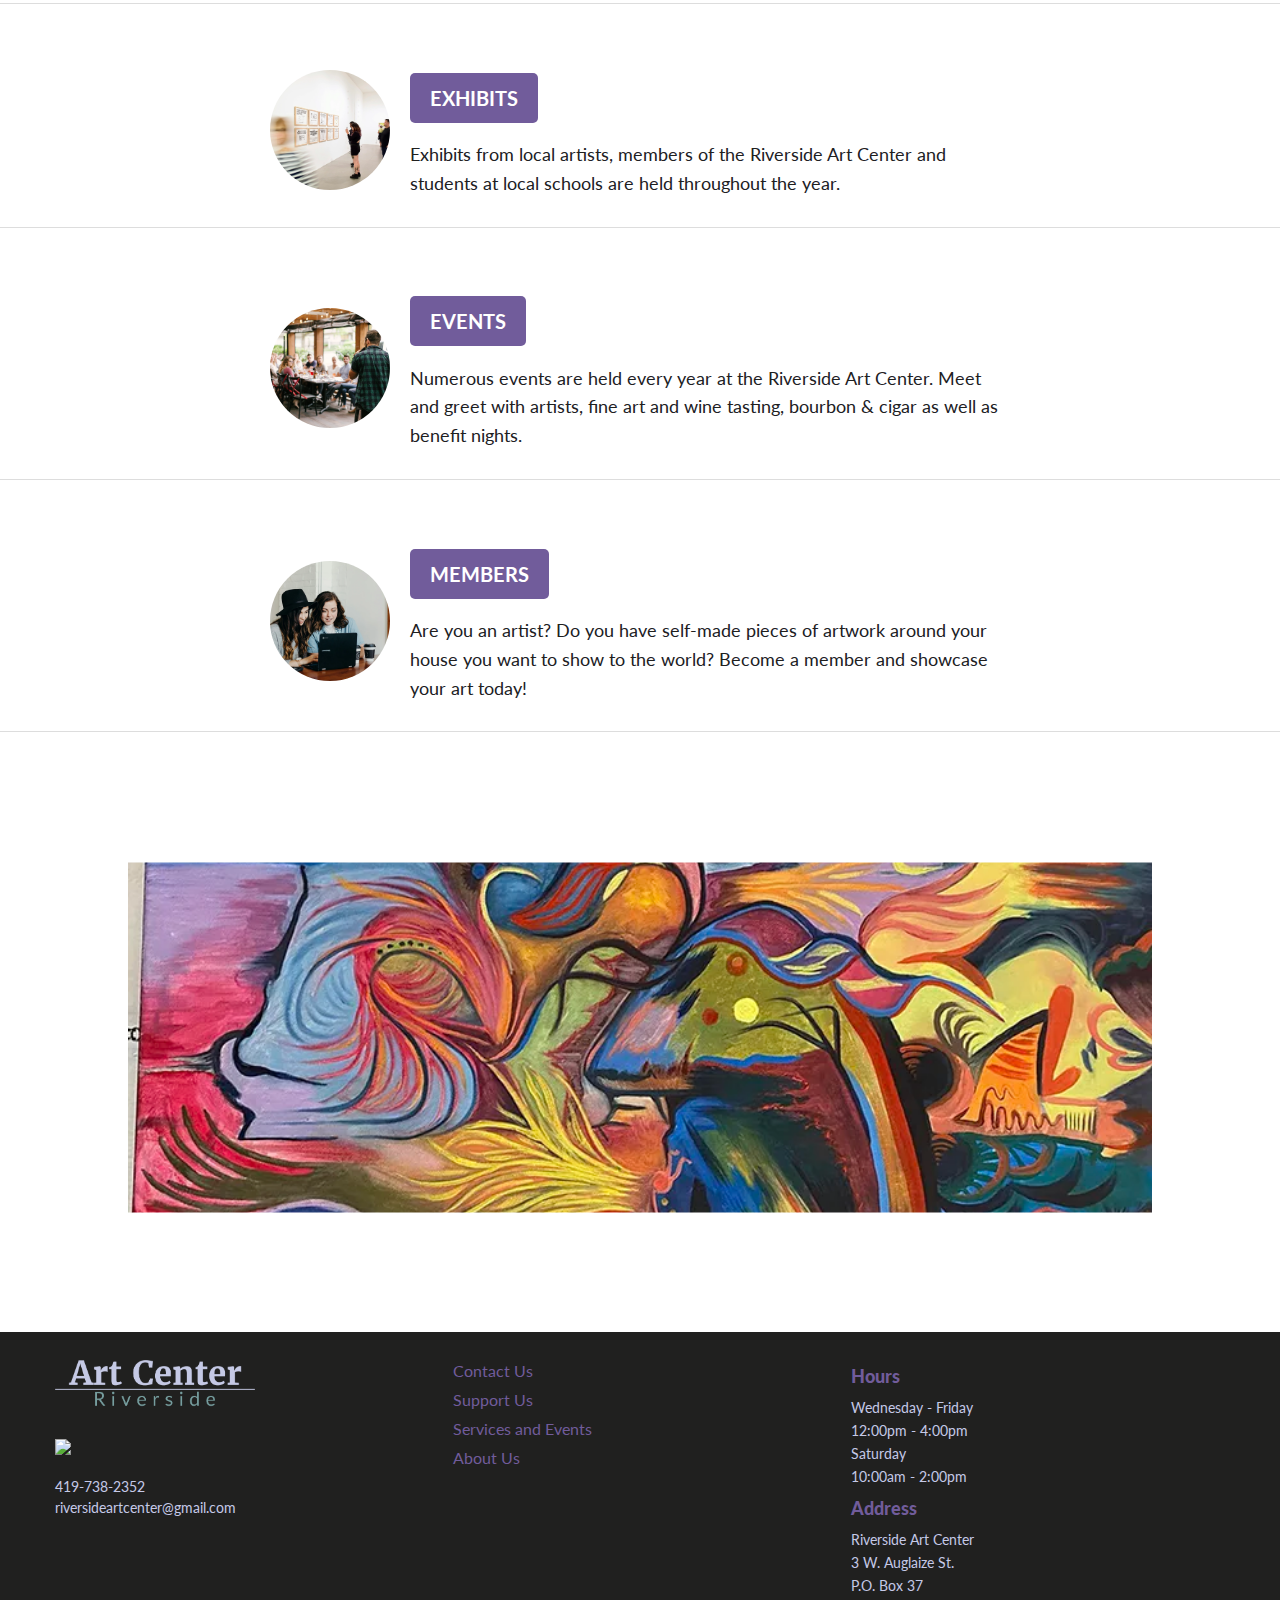
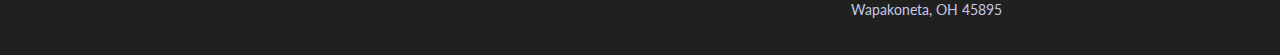
==== commit 5511c73c: "commit" ====
--- a/index.html
+++ b/index.html
@@ -45,30 +45,12 @@
 
 
 
-
-<!--
-<section class="hero-sec">
-    <img src="images/Homepage Top Image.webp" alt="homepage-img" class="homepage-img">
-
-    <h5>About Us</h5>
-    <p>At Riverside Art Center, we celebrate creativity and community through diverse artistic experiences. Our center showcases local artists, hosts engaging workshops, and offers a vibrant space for art lovers and creators alike. With year-round exhibits, events, and classes, we aim to inspire and connect individuals of all ages, fostering a love for the arts in our community.</p>
-
-    <h5>Mission Statement</h5>
-    <p>The Riverside Art Center (RAC) is a non-profit arts corporation dedicated to the promotion of fine art. RAC serves the greater Wapakoneta area, providing art related, educational opportunities through classes, lectures and demonstrations. RAC also provides a venue for local artists to work, display and sell their artwork. The RAC provides these opportunities for all persons, regardless of age, social status, gender/gender orientation, politics, religious affiliation.</p>
-
-    <img src="images/Contact Us Image.webp" alt="bw-building" class="bw-building">
-</section>
--->
-
-
-
-
 <!-- Services Links -->
 
 <div class="section">
     <img src="images/Classes Image.webp" alt="Classes" class="classes-img-homepage">
     <div class="content">
-        <h2><a href="services-and-events.html" class="btn">CLASSES</a></h2>
+        <h4><a href="services-and-events.html" class="btn">CLASSES</a></h4>
         <p>Stenciling, Journaling, Stain Glass and Canvas painting are just a few of the classes you can experience at the Riverside Art Center.</p>
     </div>
 </div>
@@ -76,7 +58,7 @@
 <div class="section">
     <img src="images/Exhibits Image.webp" alt="Exhibits" class="exhibits-img-homepage">
     <div class="content">
-        <h2><a href="services-and-events.html" class="btn">EXHIBITS</a></h2>
+        <h4><a href="services-and-events.html" class="btn">EXHIBITS</a></h4>
         <p>Exhibits from local artists, members of the Riverside Art Center and students at local schools are held throughout the year.</p>
     </div>
 </div>
@@ -84,7 +66,7 @@
 <div class="section">
     <img src="images/Events Image.webp" alt="Events" class="events-img-homepage">
     <div class="content">
-        <h2><a href="services-and-events.html" class="btn">EVENTS</a></h2>
+        <h4><a href="services-and-events.html" class="btn">EVENTS</a></h4>
         <p>Numerous events are held every year at the Riverside Art Center. Meet and greet with artists, fine art and wine tasting, bourbon & cigar as well as benefit nights.</p>
     </div>
 </div>
@@ -92,7 +74,7 @@
 <div class="section">
     <img src="images/Memberships Image.webp" alt="Members" class="members-img-homepage">
     <div class="content">
-        <h2><a href="services-and-events.html" class="btn">MEMBERS</a></h2>
+        <h4><a href="services-and-events.html" class="btn">MEMBERS</a></h4>
         <p>Are you an artist? Do you have self-made pieces of artwork around your house you want to show to the world? Become a member and showcase your art today!</p>
     </div>
 </div>
--- a/main.css
+++ b/main.css
@@ -231,26 +231,20 @@
     max-width: 600px;
 }
 
-.section h2 a.btn {
+.section h4 a.btn {
     font-size: 20px;
     color: #fff;
-    background-color: #424080;
+    background-color:#715C9B;
     padding: 10px 20px;
     border-radius: 5px;
     text-decoration: none;
     font-weight: bold;
 }
 
-.section h2 a.btn:hover {
-    background-color: #715C9B;
-}
-
-.section p {
-    margin-top: 10px;
-    font-size: 14px;
-    line-height: 1.6;
-    color: #20201f;
-}
+.section h4 a.btn:hover {
+    background-color:#424080;
+}
+
 
 /* Bottom Image */
 .homepage-bottom-img {
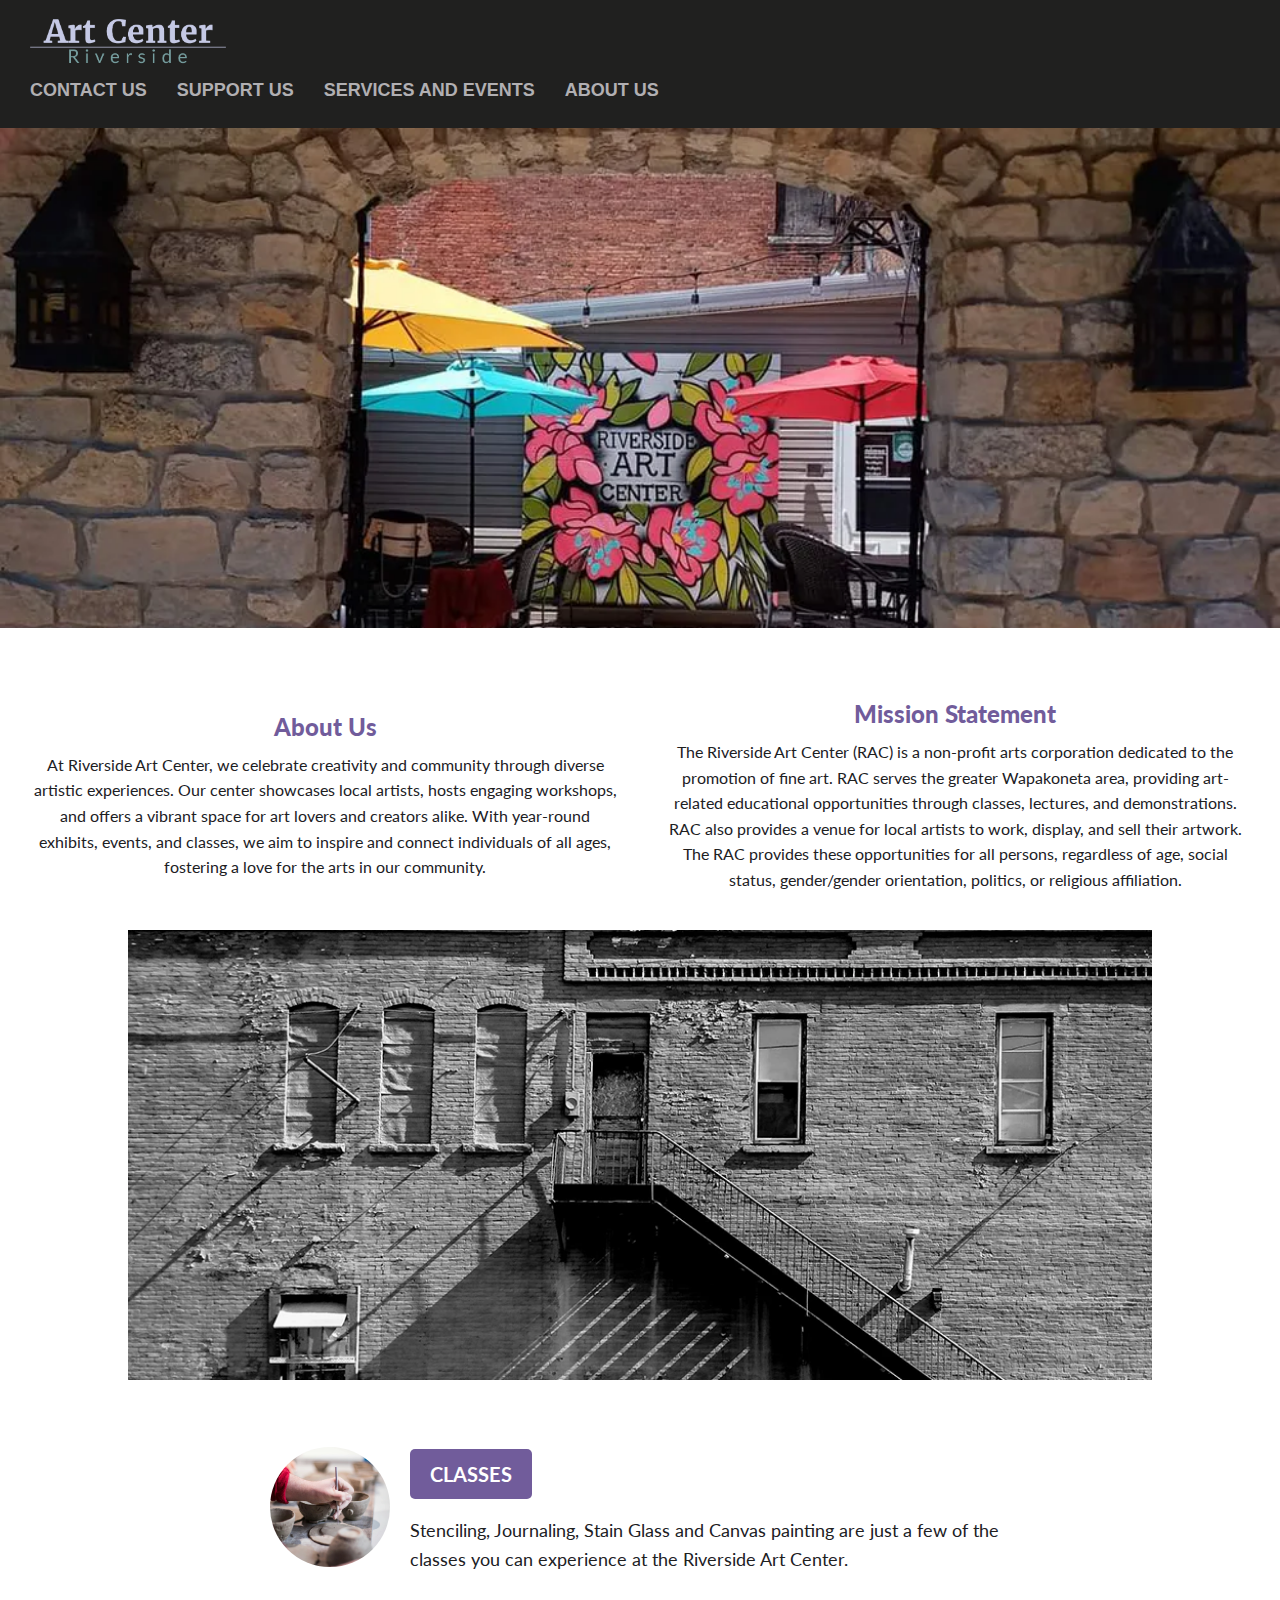
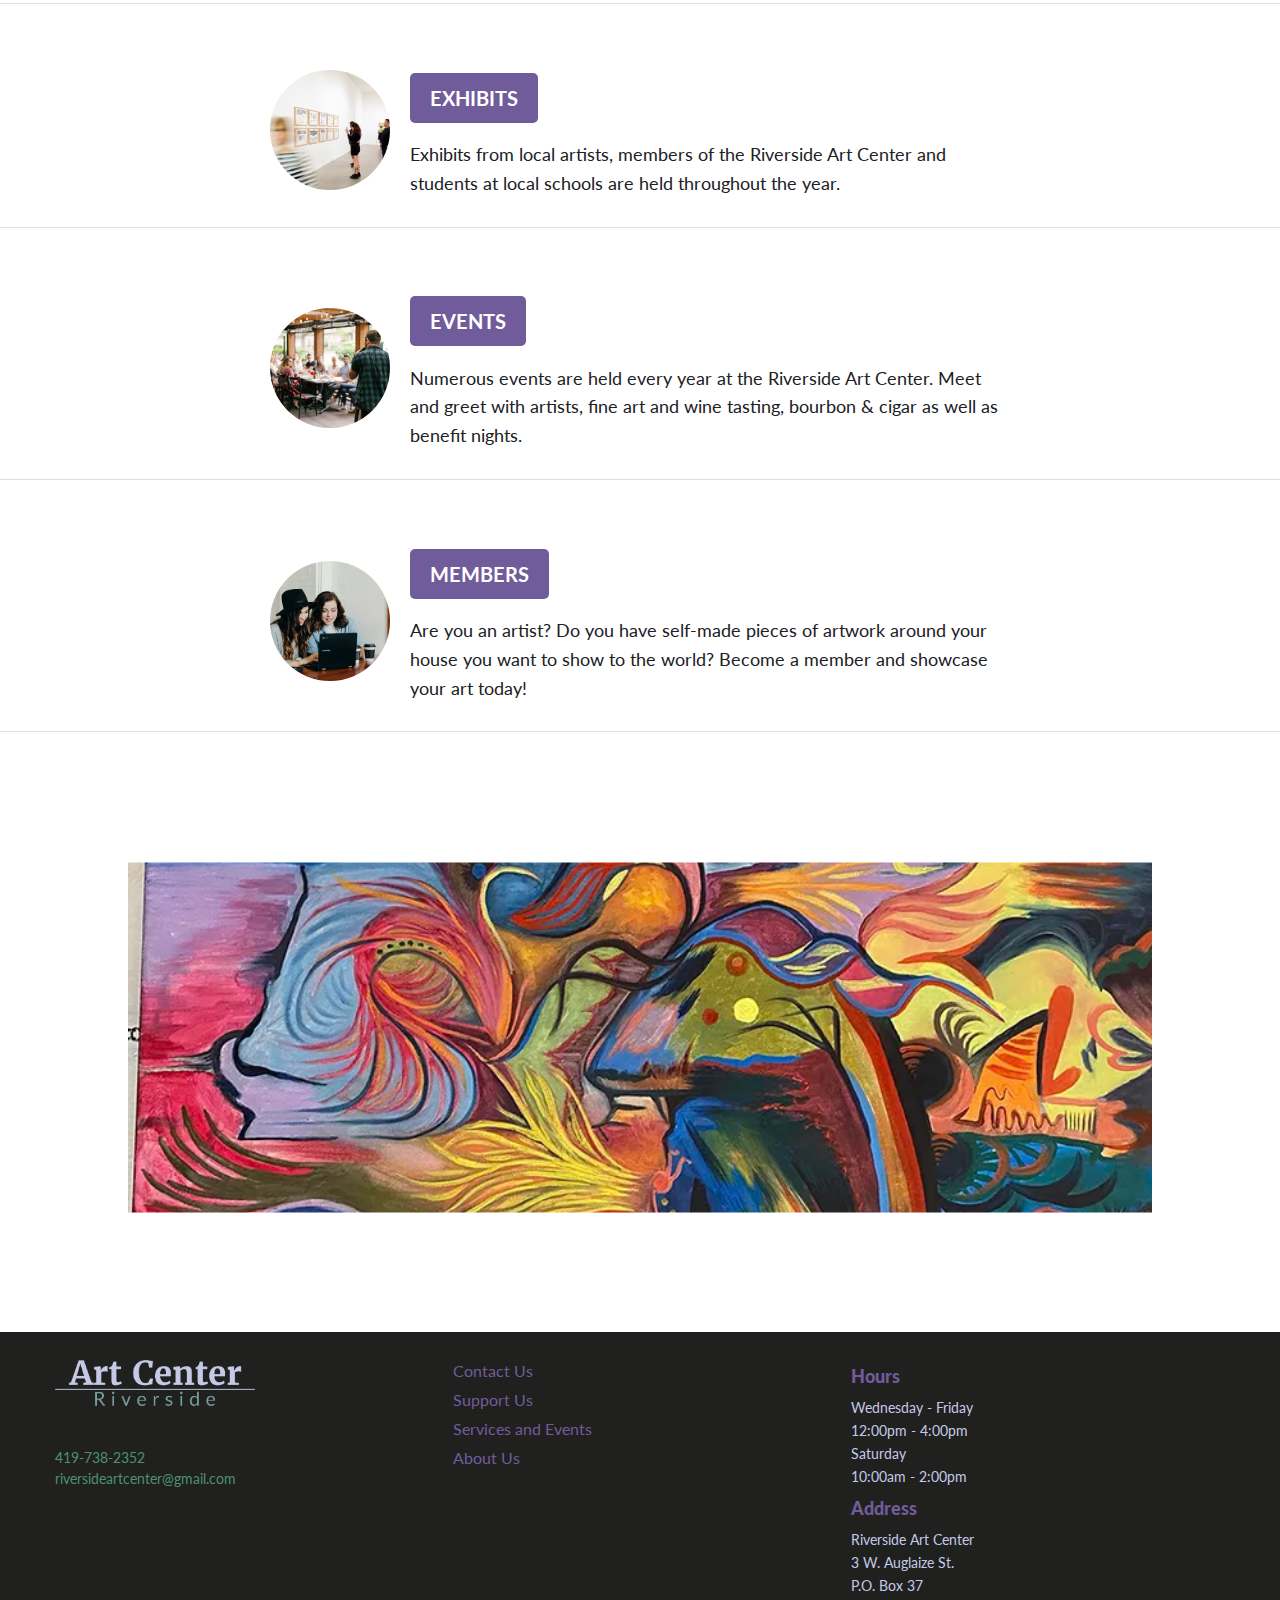
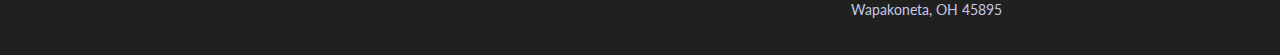
==== commit 41c43db1: "commit" ====
--- a/index.html
+++ b/index.html
@@ -93,7 +93,7 @@
             <img src="images/RAC Logo - White Redsesign.png" alt="footer-logo" class="footer-logo">
         </a>
           <div class="footer-icons">
-            <img src="images/SVG">
+            <object type="image/svg+xml" data="images/svg"></object>
           </div>
           <p class="mt-3">
             <i class="fas fa-phone-alt"></i> 419-738-2352 <br>
--- a/main.css
+++ b/main.css
@@ -505,18 +505,18 @@
 /* FOOTER */
 /* Footer General Styles */
 .footer {
-    background-color: #20201f; /* Match the dark background */
-    font-family: 'Lato', sans-serif; /* Font for body text */ 
+    background-color: #20201f;
+    font-family: 'Lato', sans-serif;  
   }
   
   .footer-logo {
-    max-width: 200px; /* Adjust size of logo */
+    max-width: 200px;
     margin-bottom: 20px;
   }
   
   .footer-icons a {
-    margin-right: 15px; /* Spacing between icons */
-    font-size: 1.2rem; /* Icon size */
+    margin-right: 15px;
+    font-size: 1.2rem;
   }
   
   .footer .row {
@@ -546,12 +546,12 @@
   }
   
   .footer-link:hover {
-    color: #4C9173; /* Hover color for links */
+    color: #4C9173; 
   }
   
   /* Right Column */
   .footer-subtitle {
-    color: #b1afb2; /* Subtitle text color */
+    color: #b1afb2;
     font-size: 1.1rem;
     margin-top: 10px;
   }
@@ -560,6 +560,10 @@
     margin-top: 5px;
     font-size: 0.9rem;
     line-height: 1.6;
+  }
+
+  .mt-3 {
+    color:#4C9173;
   }
 
   .col-md-4 {
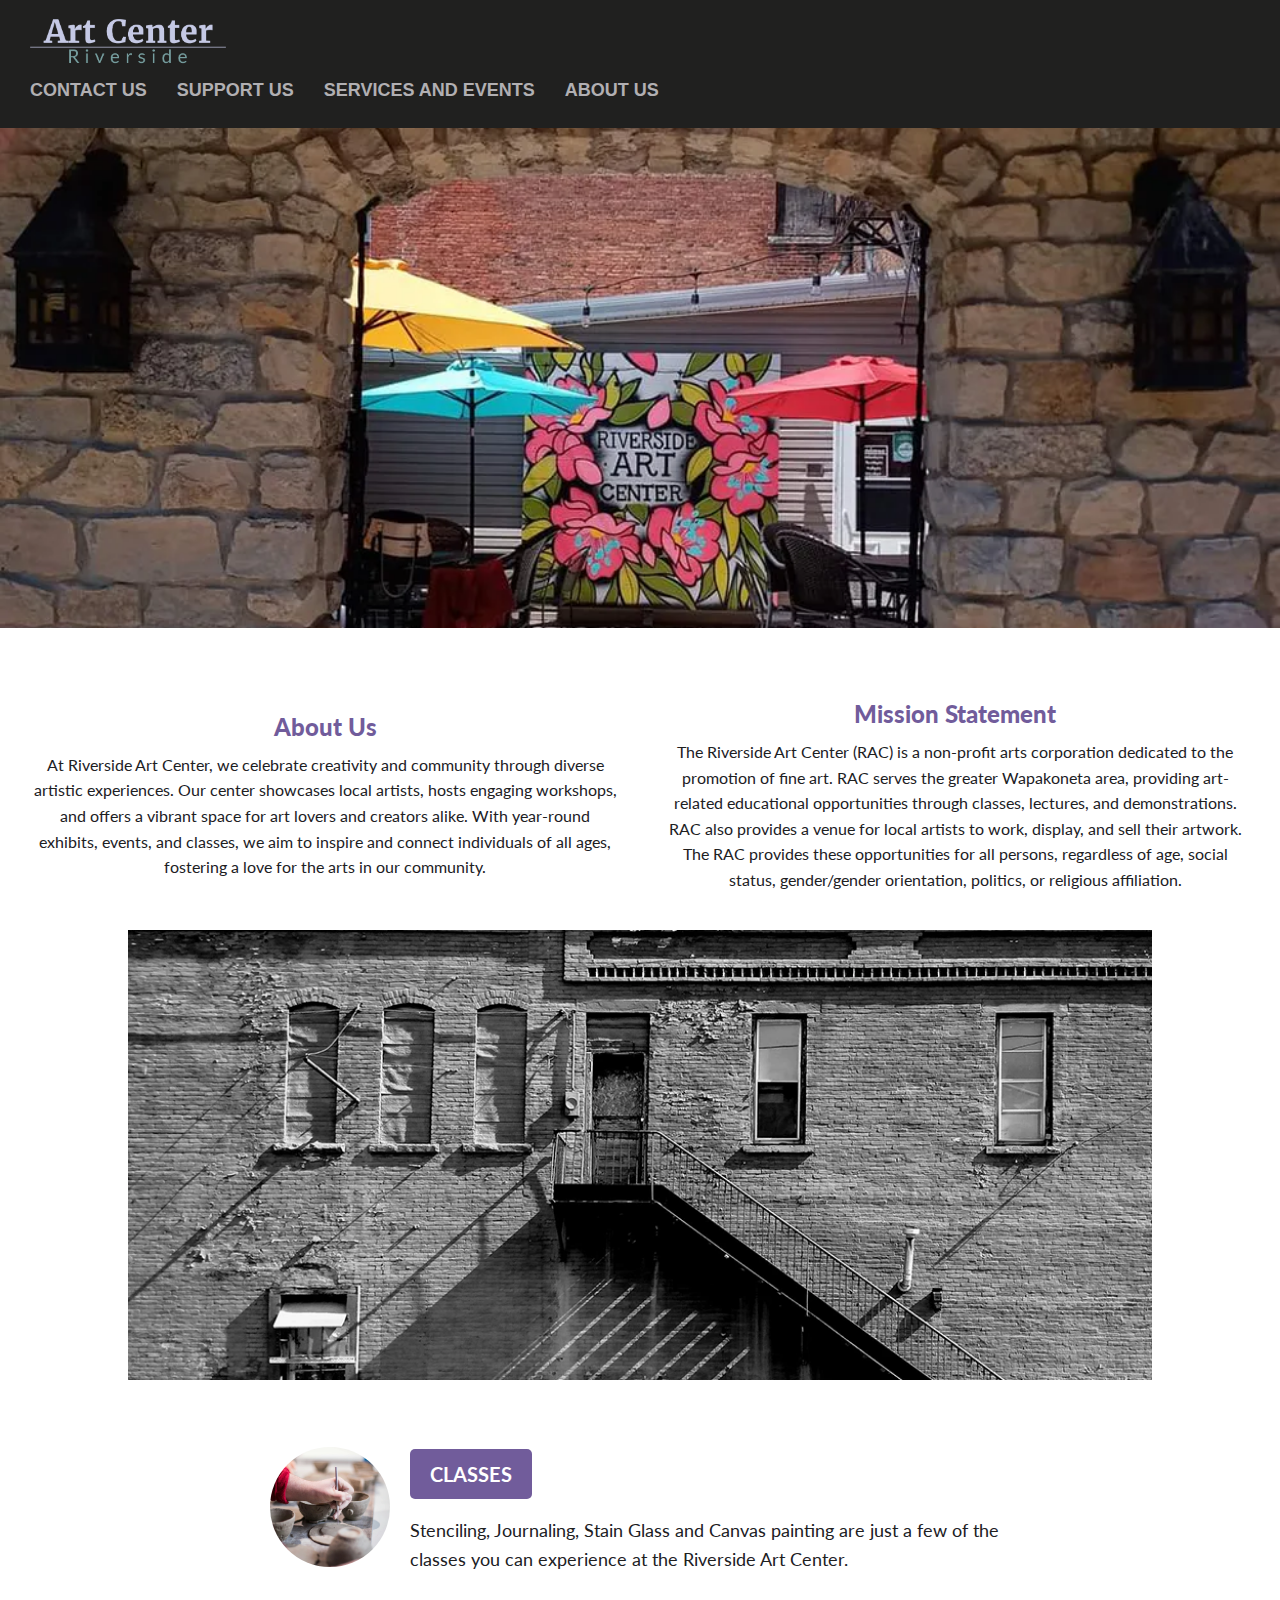
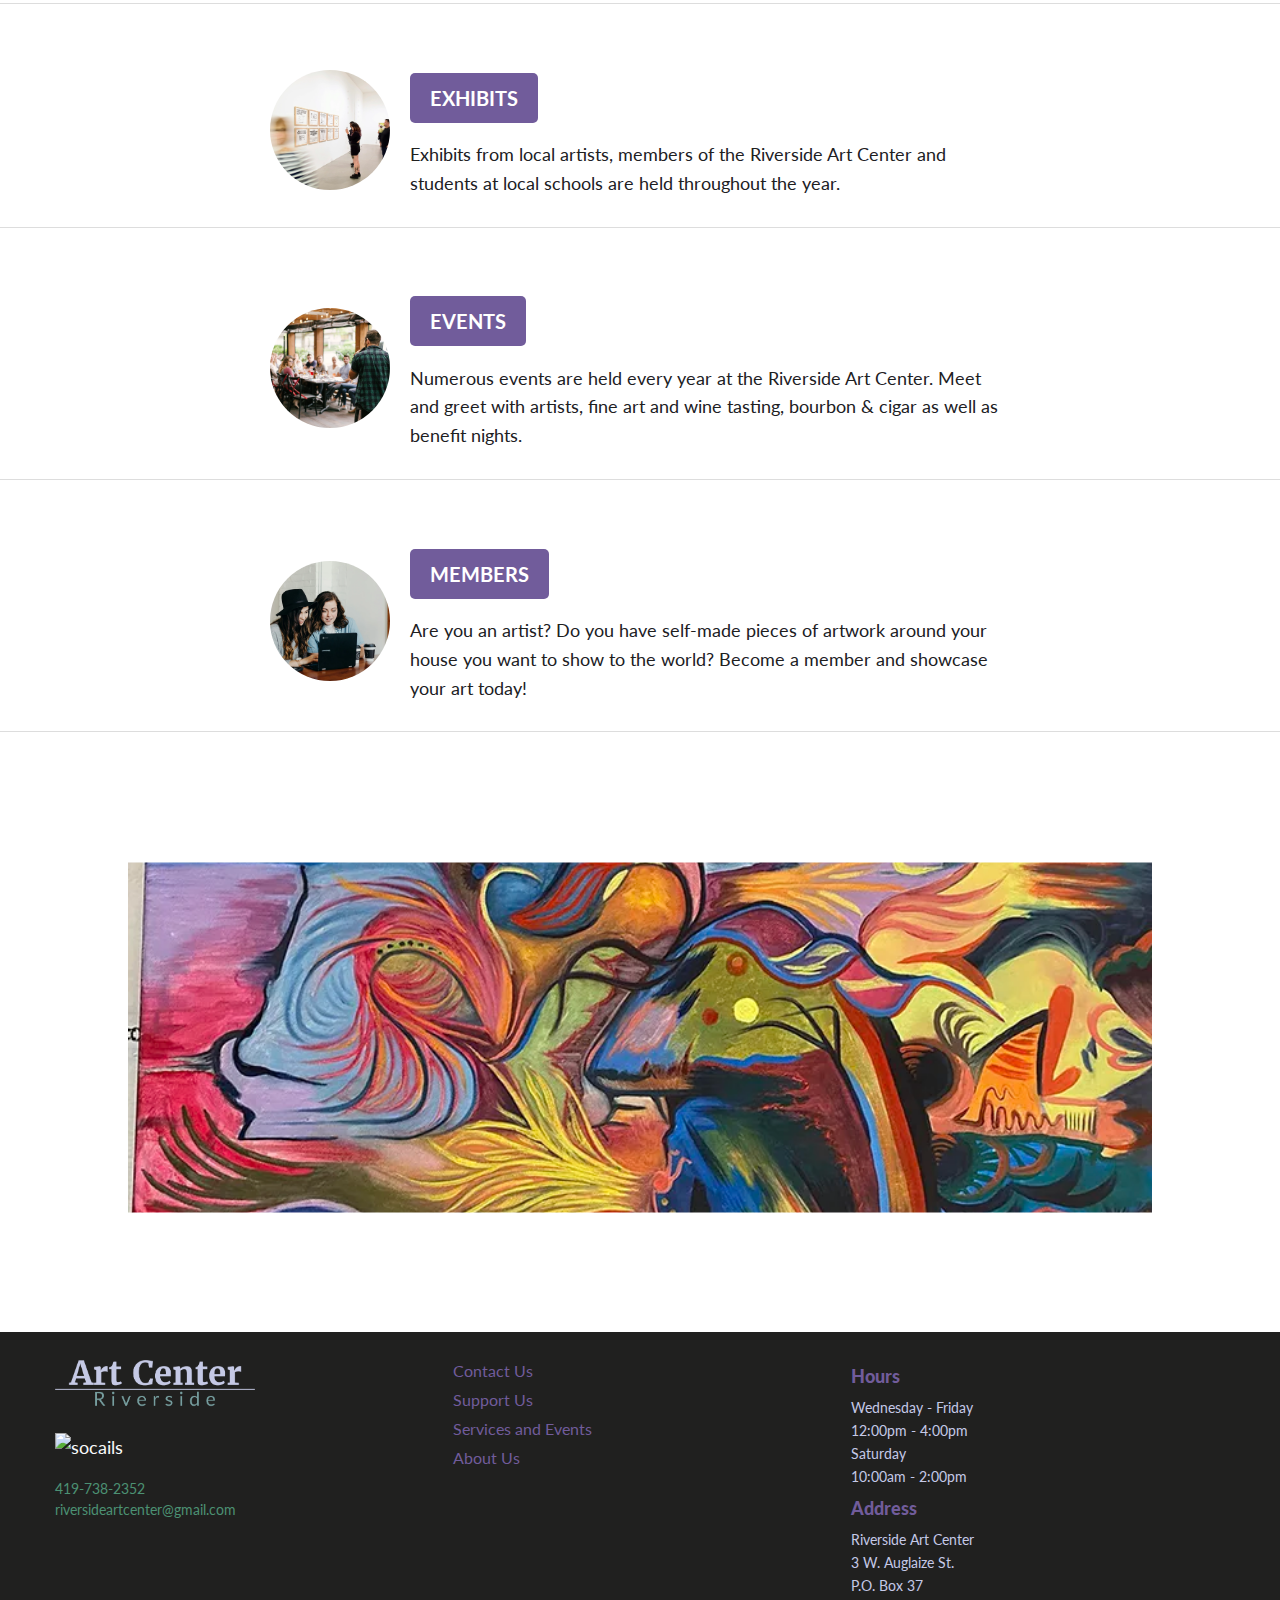
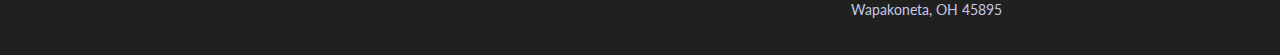
==== commit 785fe491: "commit" ====
--- a/index.html
+++ b/index.html
@@ -12,6 +12,8 @@
 </head>
 <body>
 
+
+  
 <!-- Navbar -->
 <nav class="navbar">
     <div class="nav-container">
@@ -26,6 +28,9 @@
         </div>
     </div>
 </nav>
+
+
+
 
 <!-- Hero Section -->
 <section class="hero-sec">
@@ -93,7 +98,7 @@
             <img src="images/RAC Logo - White Redsesign.png" alt="footer-logo" class="footer-logo">
         </a>
           <div class="footer-icons">
-            <object type="image/svg+xml" data="images/svg"></object>
+            <img src="images/SVG" alt="socails">
           </div>
           <p class="mt-3">
             <i class="fas fa-phone-alt"></i> 419-738-2352 <br>
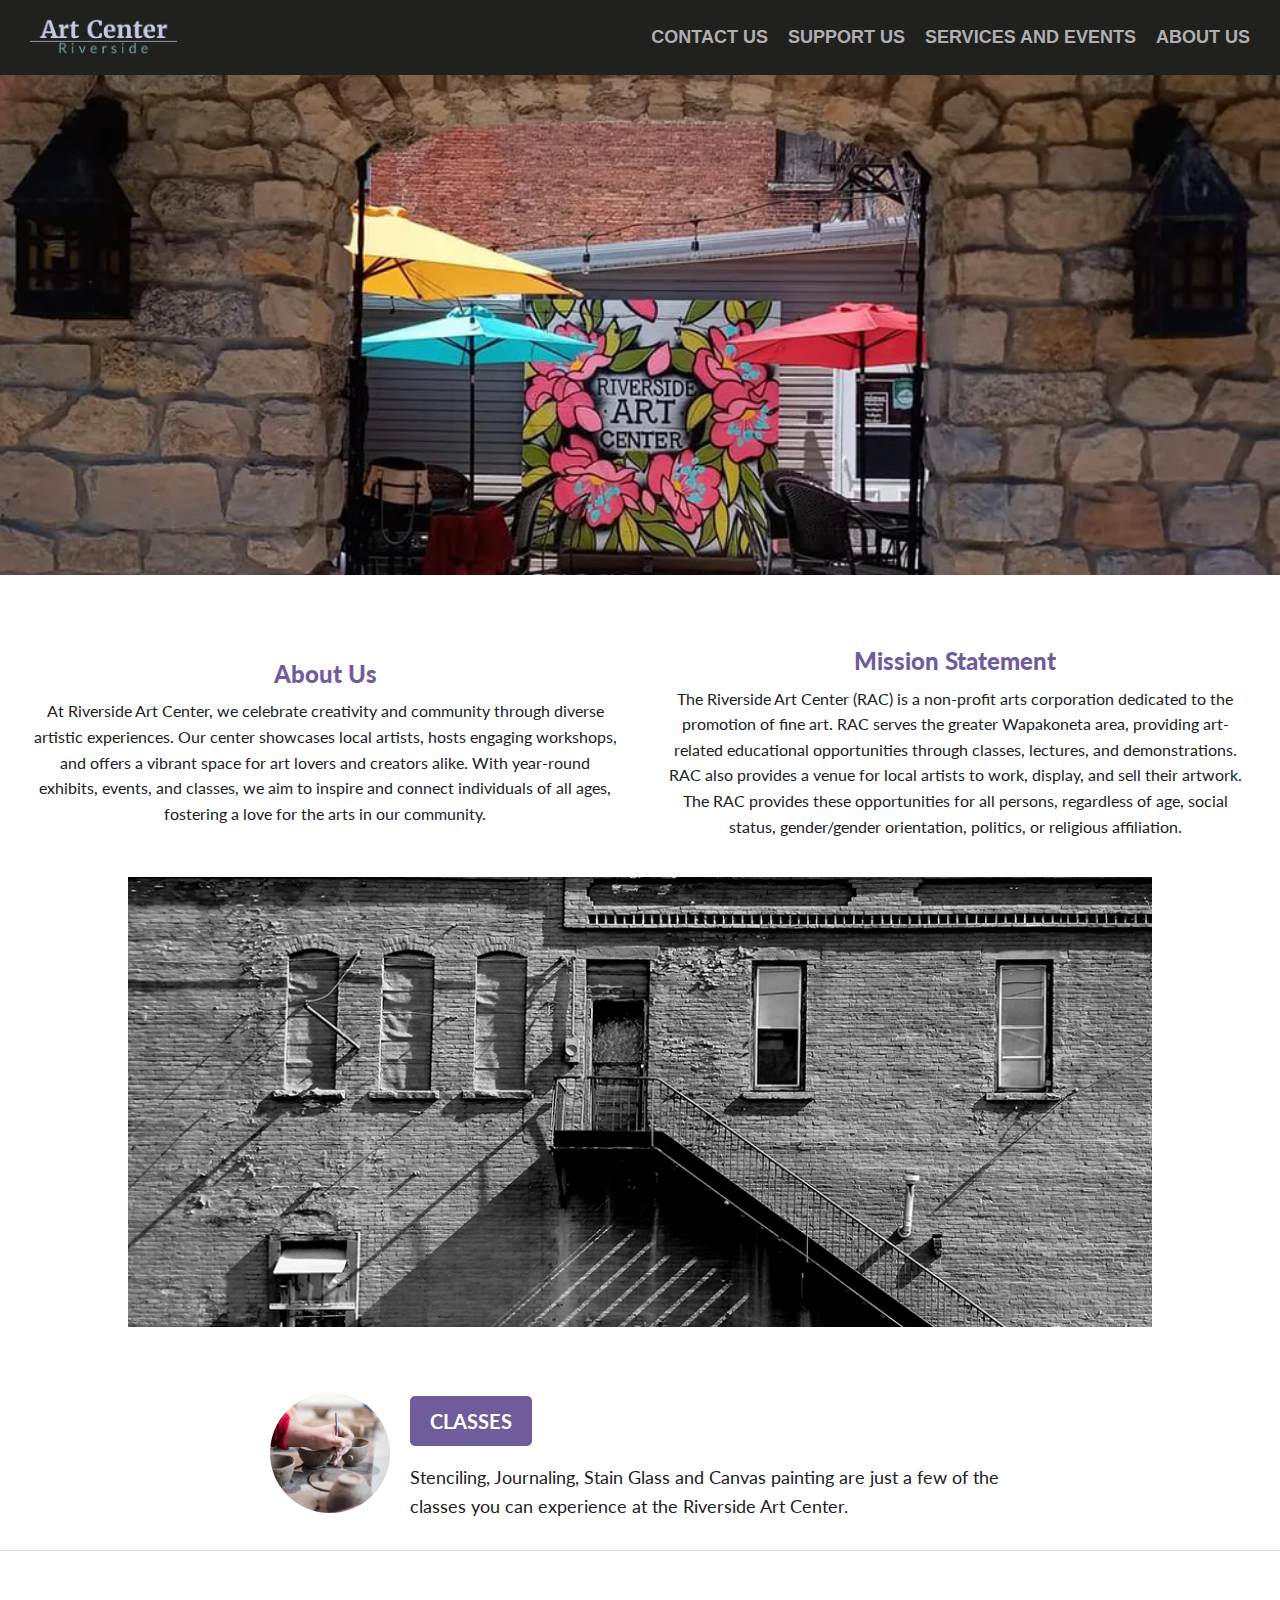
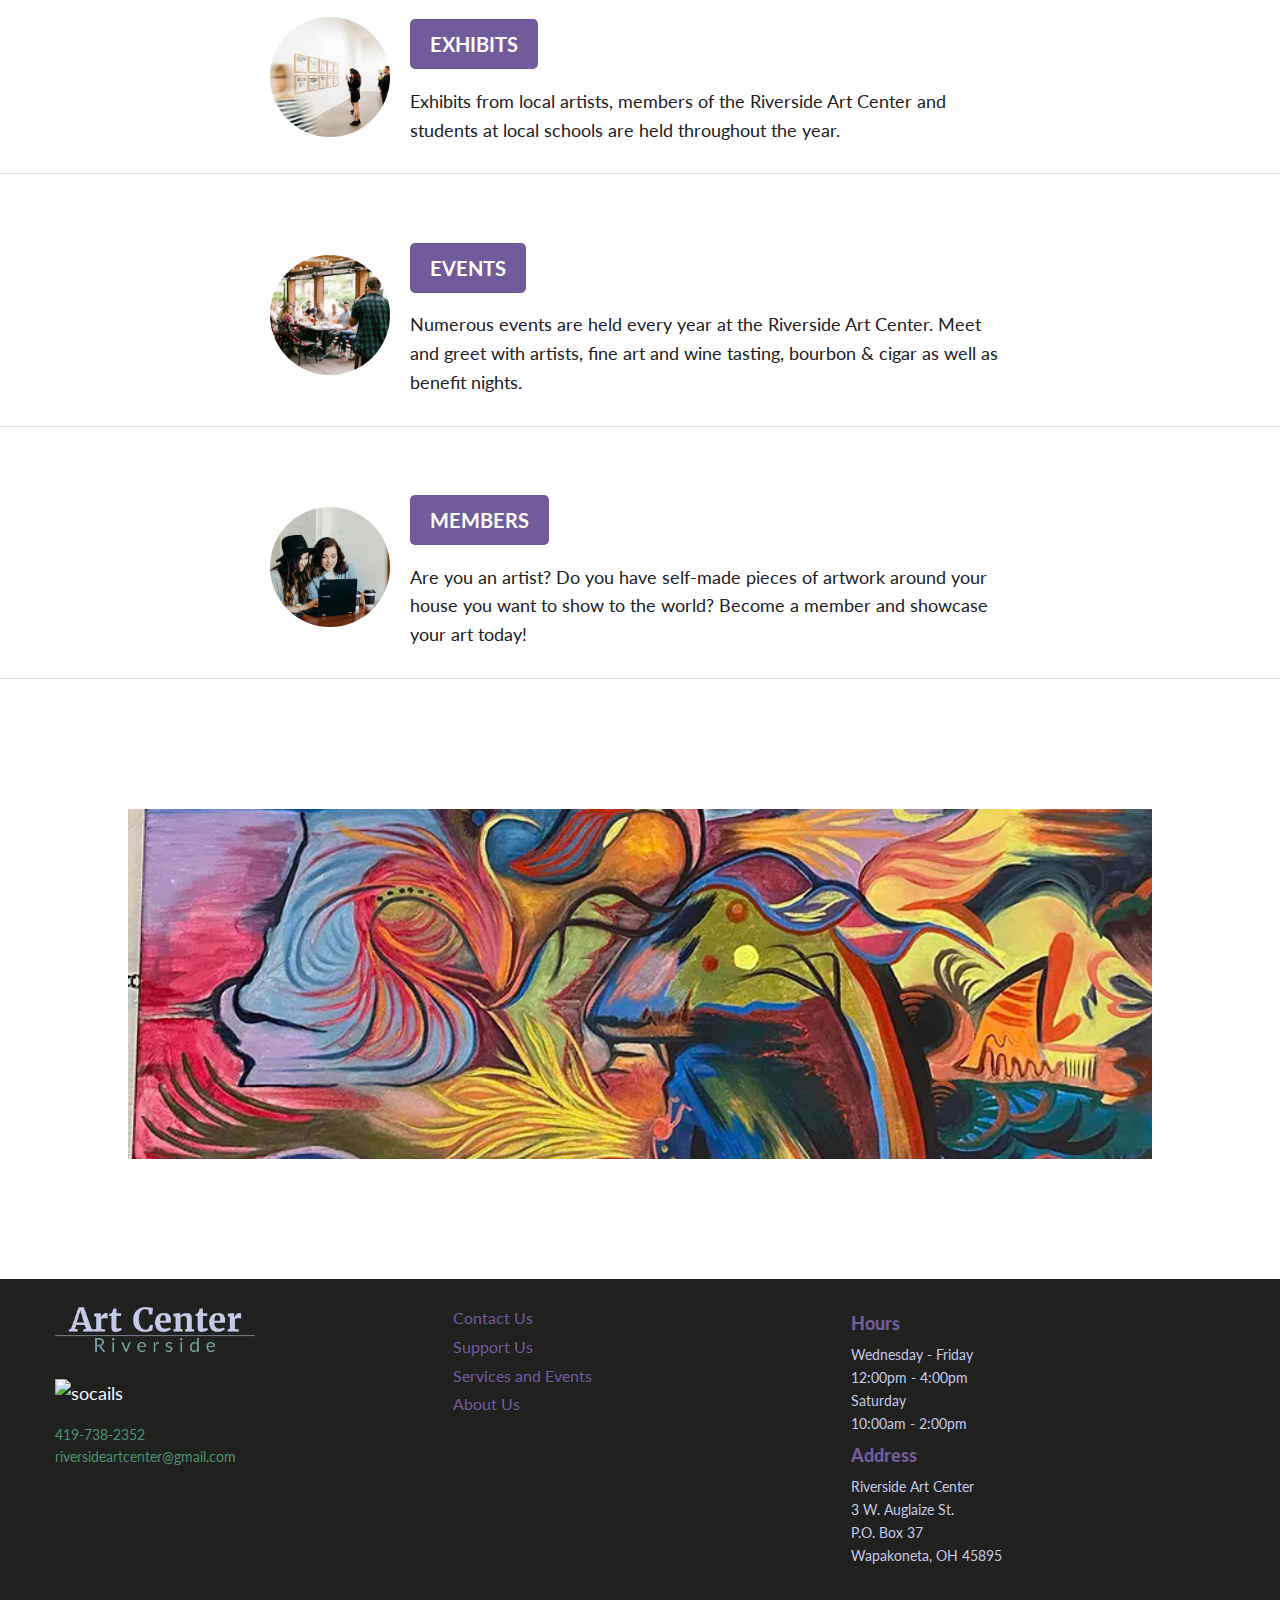
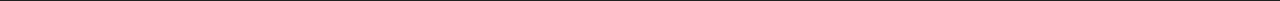
==== commit 0d42bf60: "commit" ====
--- a/index.html
+++ b/index.html
@@ -12,22 +12,31 @@
 </head>
 <body>
 
+  <script>
+    document.querySelector('.hamburger').addEventListener('click', () => {
+        document.getElementById('nav-links').classList.toggle('show');
+    });
+</script>
 
   
 <!-- Navbar -->
 <nav class="navbar">
-    <div class="nav-container">
-        <a class="navbar-logo" href="#">
-            <img src="images/RAC Logo - White Redsesign.png" alt="logo" class="nav-logo">
-        </a>
-        <div class="navbar-nav">
-            <a class="nav-link" href="#">Contact Us</a>
-            <a class="nav-link" href="support-us.html">Support Us</a>
-            <a class="nav-link" href="services-and-events.html">Services and Events</a>
-            <a class="nav-link" href="#">About Us</a>
-        </div>
-    </div>
+  <div class="nav-container">
+      <a class="navbar-logo" href="#">
+          <img src="images/RAC Logo - White Redsesign.png" alt="logo" class="nav-logo">
+      </a>
+      <button class="hamburger" aria-label="Toggle navigation">
+          ☰
+      </button>
+      <div class="navbar-nav" id="nav-links">
+          <a class="nav-link" href="#">Contact Us</a>
+          <a class="nav-link" href="support-us.html">Support Us</a>
+          <a class="nav-link" href="services-and-events.html">Services and Events</a>
+          <a class="nav-link" href="#">About Us</a>
+      </div>
+  </div>
 </nav>
+
 
 
 
--- a/main.css
+++ b/main.css
@@ -77,51 +77,108 @@
 
 
 
-/* NAV BAR */ 
-/* General styles for the navbar */
+/* NAV BAR */
+
+/* General Styles for the Navbar */
 .navbar {
-    background-color: #20201f;
-    padding: 15px 30px;
-    display: flex;
-    justify-content: space-between;
-    align-items: center;
-}
-
-/* Logo styling */
+  background-color: #20201f;
+  padding: 15px 30px;
+  display: flex;
+  justify-content: space-between; /* Logo on the left, hamburger on the right */
+  align-items: center; /* Vertically center items */
+}
+
+/* Navbar Container */
+.nav-container {
+  width: 100%; /* Full-width container */
+  display: flex;
+  align-items: center; /* Center contents vertically */
+}
+
+/* Logo Styling */
 .nav-logo {
-    height: 40pt;
-    align-items: right;
-}
-
-/* Container for the nav links */
+  height: 40px; /* Logo height */
+  margin: 0; /* No extra margins */
+  display: block;
+}
+
+/* Navigation Links Container */
 .navbar-nav {
-    display: flex;
-    flex-direction: row;
-    gap: 30px; 
-    text-align: right;
-    margin-left: auto; 
-}
-
-/* Styling each navigation link */
+  display: flex;
+  flex-direction: row; /* Horizontal layout */
+  margin-left: auto; /* Push links to the right */
+  gap: 20px; /* Space between links */
+}
+
+/* Styling Individual Navigation Links */
 .nav-link {
-    color: #b1afb2;
-    font-family: Arial, sans-serif;
-    font-size: 18px;
-    font-weight: bold;
-    text-decoration: none;
-    text-transform: uppercase;
-}
-
-/* Active link styling */
+  color: #b1afb2;
+  font-family: Arial, sans-serif;
+  font-size: 18px;
+  font-weight: bold;
+  text-decoration: none;
+  text-transform: uppercase;
+}
+
+.nav-link:hover {
+  color: #715C9B; /* Hover color */
+}
+
+/* Active Link Styling */
 .nav-link.active {
-    color: #b1afb2; 
-}
-
-/* Hover effect for links */
-.nav-link:hover {
-    color: #715C9B;
-}
-
+  color: #b1afb2;
+}
+
+/* Hamburger Menu Button */
+.hamburger {
+  display: none; /* Hidden by default */
+  font-size: 24px; /* Font size for the icon */
+  background: none; /* Remove background */
+  border: none; /* Remove border */
+  color: #4C9173; /* Green color for the icon */
+  cursor: pointer; /* Change cursor to pointer */
+  position: absolute; /* Position it independently */
+  top: 50%; /* Vertically center it */
+  right: 20px; /* Position it to the right */
+  transform: translateY(-50%); /* Adjust for vertical centering */
+}
+
+/* Responsive Design for Smaller Screens */
+
+/* Medium Screens (Max Width: 768px) */
+@media (max-width: 768px) {
+  .navbar {
+      padding: 10px 20px; /* Adjust padding for smaller screens */
+  }
+
+  .nav-link {
+      font-size: 14px; /* Smaller font size for links */
+  }
+
+  .nav-logo {
+      height: 30px; /* Scale down the logo */
+  }
+
+  .hamburger {
+      display: block; /* Show hamburger button on smaller screens */
+  }
+
+  .navbar-nav {
+      display: none; /* Hide navigation links initially */
+      flex-direction: column; /* Vertical layout */
+      gap: 10px; /* Space between links */
+      background-color: #20201f;
+      position: absolute;
+      top: 60px; /* Position below navbar */
+      right: 0;
+      padding: 15px;
+      border-radius: 5px;
+  }
+
+  .navbar-nav.show {
+      display: flex; /* Show links when toggled */
+  }
+}
 
 
 
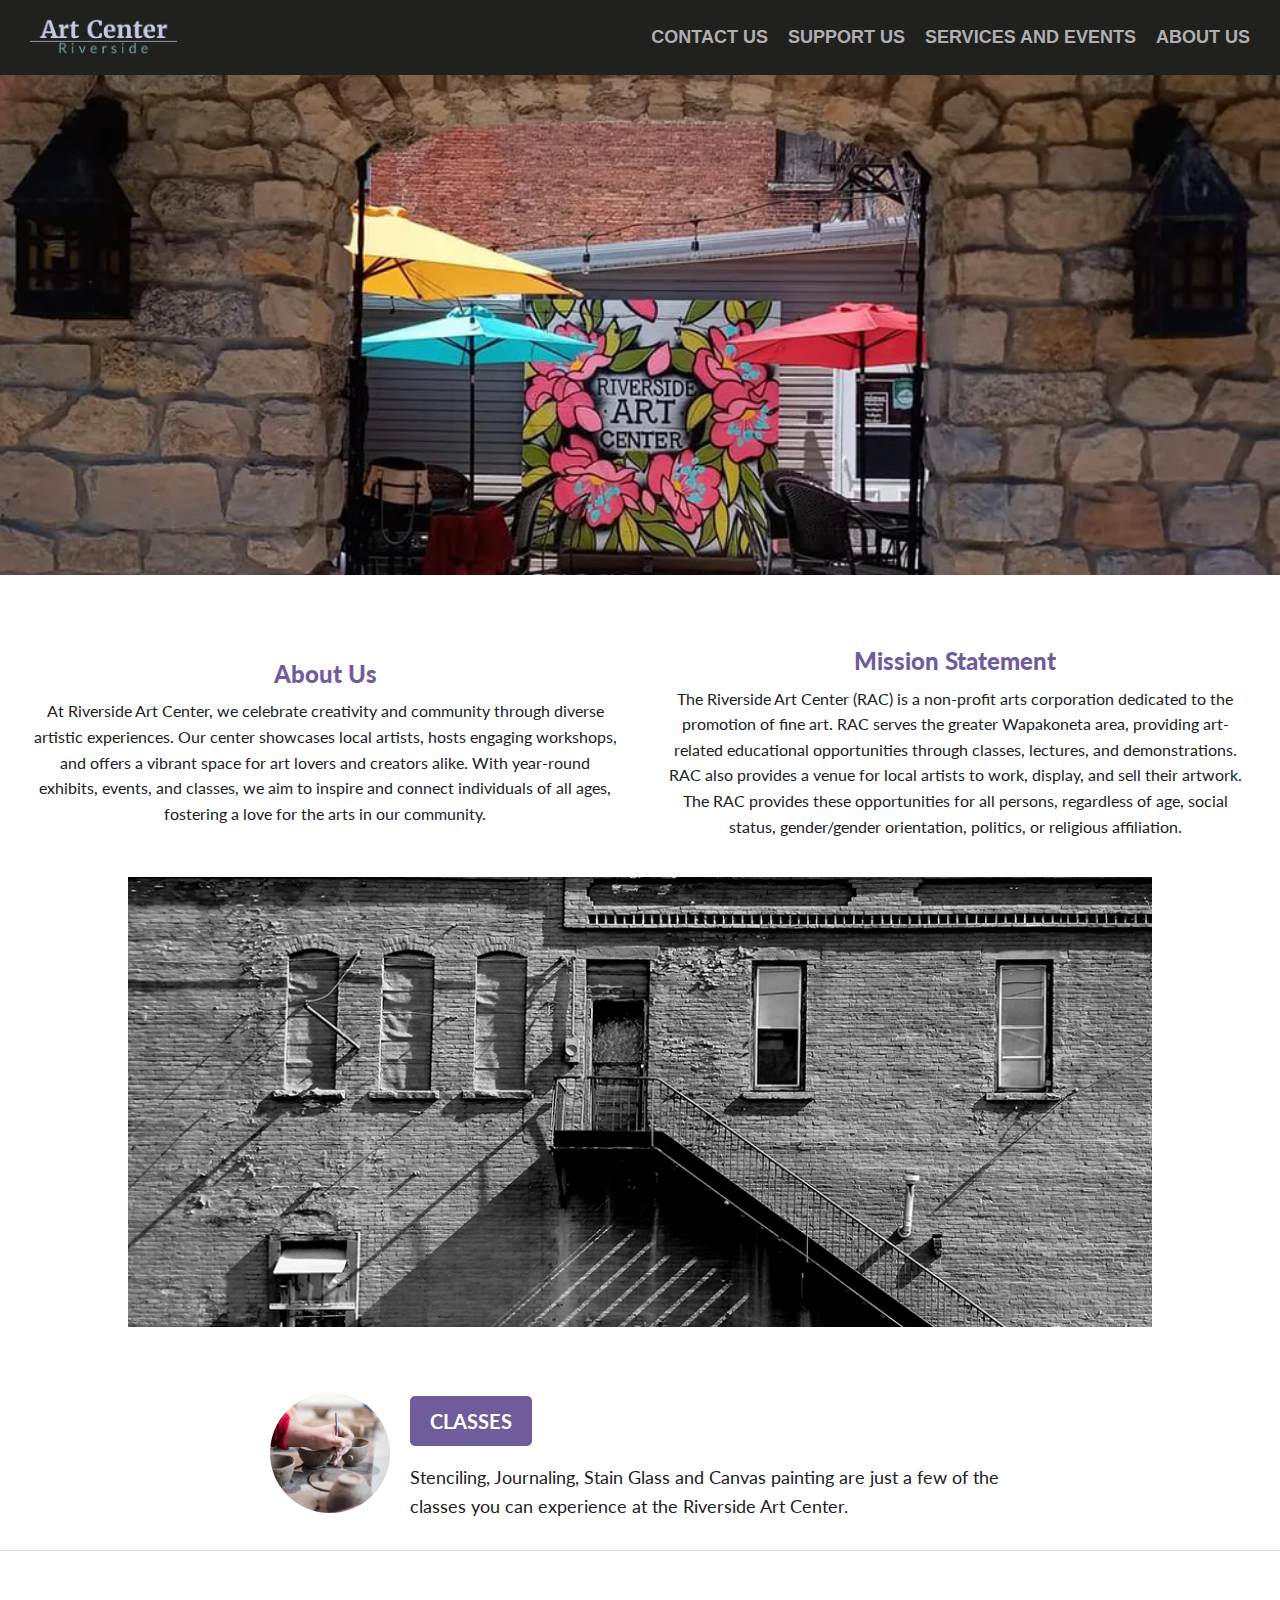
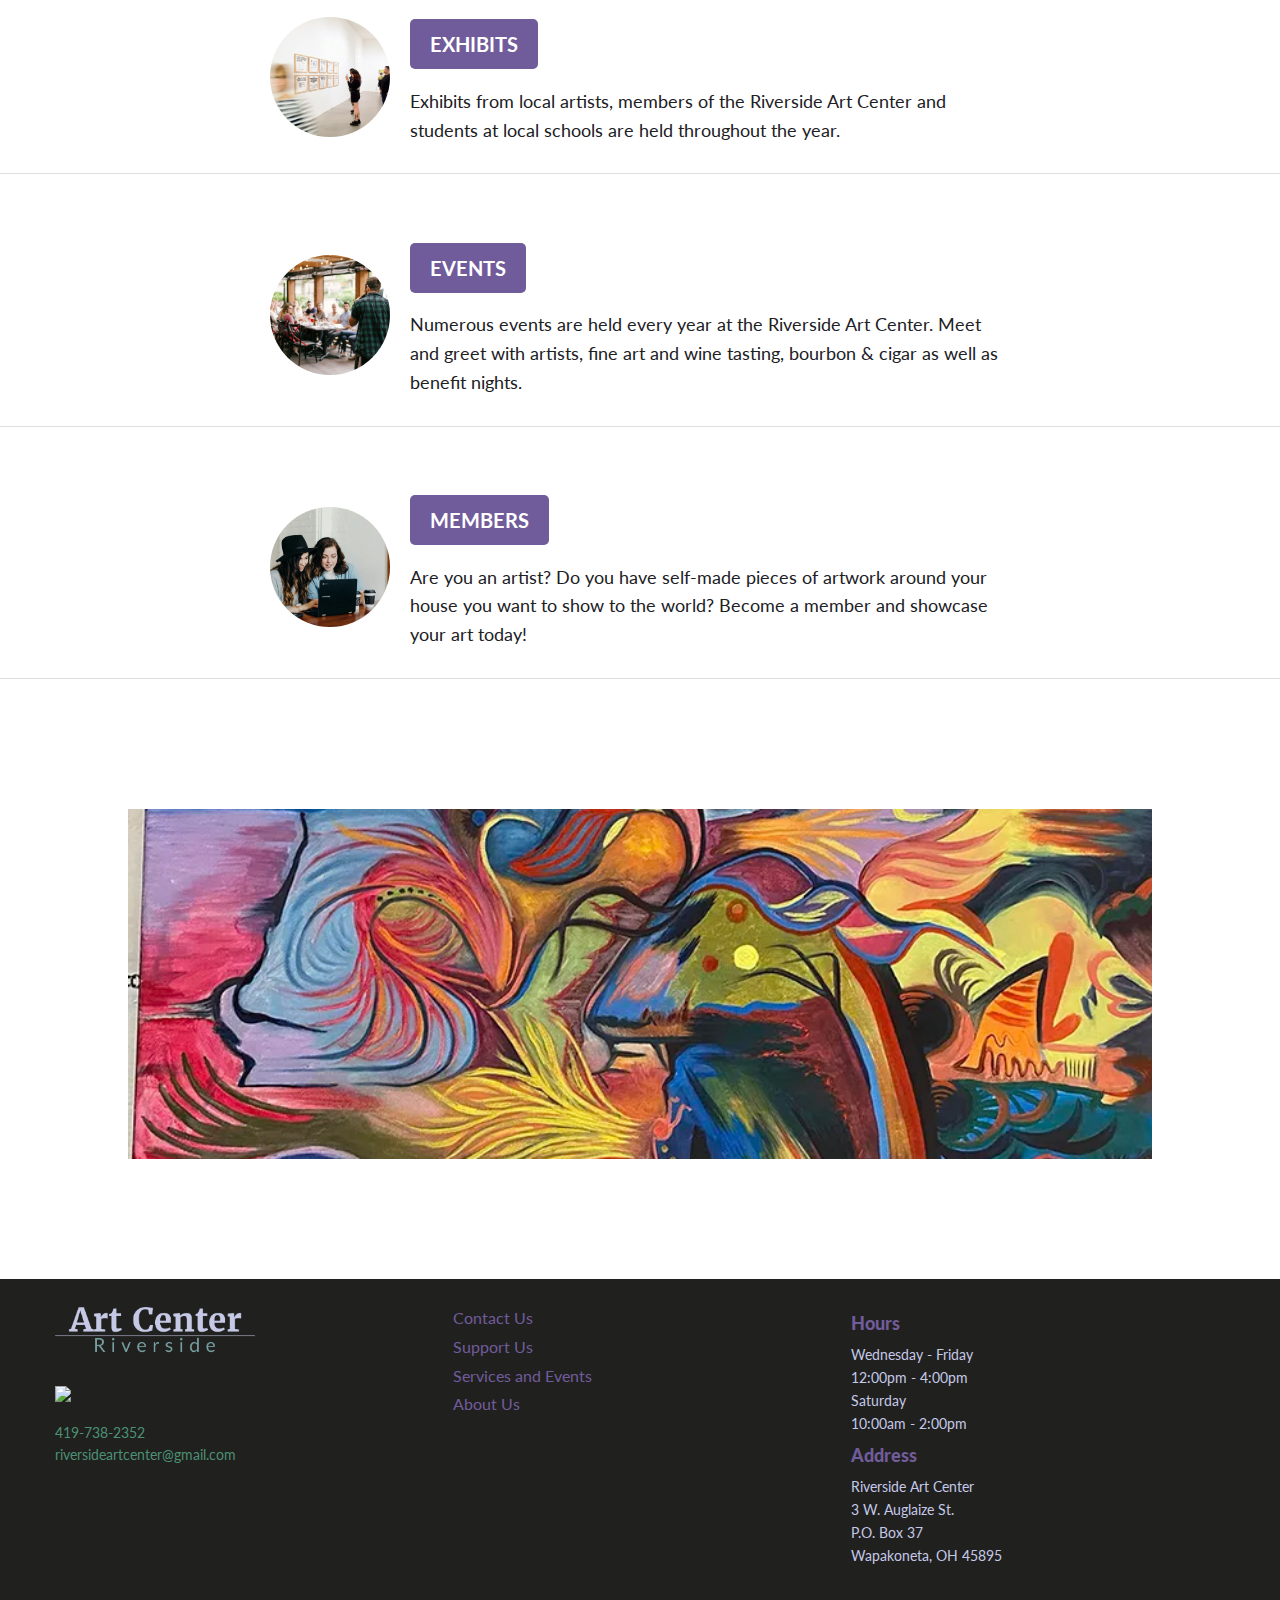
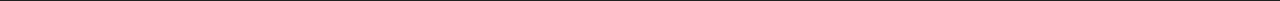
==== commit 7ac5aeba: "commit" ====
--- a/index.html
+++ b/index.html
@@ -107,7 +107,7 @@
             <img src="images/RAC Logo - White Redsesign.png" alt="footer-logo" class="footer-logo">
         </a>
           <div class="footer-icons">
-            <img src="images/SVG" alt="socails">
+            <img src="images/SVG">
           </div>
           <p class="mt-3">
             <i class="fas fa-phone-alt"></i> 419-738-2352 <br>
--- a/main.css
+++ b/main.css
@@ -1,7 +1,6 @@
 /* Importing Fonts (optional, if not already loaded) */
 @import url('https://fonts.googleapis.com/css2?family=Lato:wght@400;900&family=Merriweather:wght@900&display=swap');
 
-/* General Body Font Styles */
 body {
   font-family: 'Lato', sans-serif; 
   font-size: 18px;
@@ -11,7 +10,6 @@
   padding: 0;
 }
 
-/* Heading 1 (H1) */
 h1 {
   font-family: 'Merriweather', serif; 
   font-size: 68px; 
@@ -20,7 +18,6 @@
   margin: 0.5em 0;
 }
 
-/* Heading 2 (H2) */
 h2 {
   font-family: 'Merriweather', serif;
   font-size: 55px; 
@@ -29,7 +26,6 @@
   margin: 0.5em 0;
 }
 
-/* Heading 3 (H3) */
 h3 {
   font-family: 'Merriweather', serif;
   font-size: 44px; 
@@ -38,7 +34,6 @@
   margin: 0.5em 0;
 }
 
-/* Heading 4 (H4) */
 h4 {
   font-family: 'Lato', sans-serif; 
   font-size: 35px; 
@@ -47,7 +42,6 @@
   margin: 0.5em 0;
 }
 
-/* Heading 5 (H5) */
 h5 {
   font-family: 'Lato', sans-serif;
   font-size: 29px; 
@@ -56,7 +50,6 @@
   margin: 0.5em 0;
 }
 
-/* Paragraphs (Body Text) */
 p {
   font-family: 'Lato', sans-serif;
   font-size: 18px; 
@@ -79,38 +72,33 @@
 
 /* NAV BAR */
 
-/* General Styles for the Navbar */
 .navbar {
   background-color: #20201f;
   padding: 15px 30px;
   display: flex;
-  justify-content: space-between; /* Logo on the left, hamburger on the right */
-  align-items: center; /* Vertically center items */
-}
-
-/* Navbar Container */
+  justify-content: space-between; 
+  align-items: center; 
+}
+
 .nav-container {
-  width: 100%; /* Full-width container */
+  width: 100%; 
   display: flex;
-  align-items: center; /* Center contents vertically */
-}
-
-/* Logo Styling */
+  align-items: center; 
+}
+
 .nav-logo {
-  height: 40px; /* Logo height */
-  margin: 0; /* No extra margins */
+  height: 40px; 
+  margin: 0; 
   display: block;
 }
 
-/* Navigation Links Container */
 .navbar-nav {
   display: flex;
-  flex-direction: row; /* Horizontal layout */
-  margin-left: auto; /* Push links to the right */
-  gap: 20px; /* Space between links */
-}
-
-/* Styling Individual Navigation Links */
+  flex-direction: row; 
+  margin-left: auto; 
+  gap: 20px; 
+}
+
 .nav-link {
   color: #b1afb2;
   font-family: Arial, sans-serif;
@@ -121,62 +109,58 @@
 }
 
 .nav-link:hover {
-  color: #715C9B; /* Hover color */
-}
-
-/* Active Link Styling */
+  color: #715C9B; 
+}
+
 .nav-link.active {
   color: #b1afb2;
 }
 
-/* Hamburger Menu Button */
 .hamburger {
-  display: none; /* Hidden by default */
-  font-size: 24px; /* Font size for the icon */
-  background: none; /* Remove background */
-  border: none; /* Remove border */
-  color: #4C9173; /* Green color for the icon */
-  cursor: pointer; /* Change cursor to pointer */
-  position: absolute; /* Position it independently */
-  top: 50%; /* Vertically center it */
-  right: 20px; /* Position it to the right */
-  transform: translateY(-50%); /* Adjust for vertical centering */
-}
-
-/* Responsive Design for Smaller Screens */
-
-/* Medium Screens (Max Width: 768px) */
+  display: none; 
+  font-size: 24px; 
+  background: none; 
+  border: none; 
+  color: #4C9173; 
+  cursor: pointer; 
+  position: absolute; 
+  top: 50%; 
+  right: 20px; 
+  transform: translateY(-50%); 
+}
+
+
 @media (max-width: 768px) {
   .navbar {
-      padding: 10px 20px; /* Adjust padding for smaller screens */
+      padding: 10px 20px; 
   }
 
   .nav-link {
-      font-size: 14px; /* Smaller font size for links */
+      font-size: 14px; 
   }
 
   .nav-logo {
-      height: 30px; /* Scale down the logo */
+      height: 30px; 
   }
 
   .hamburger {
-      display: block; /* Show hamburger button on smaller screens */
+      display: block; 
   }
 
   .navbar-nav {
-      display: none; /* Hide navigation links initially */
-      flex-direction: column; /* Vertical layout */
-      gap: 10px; /* Space between links */
+      display: none; 
+      flex-direction: column; 
+      gap: 10px;
       background-color: #20201f;
       position: absolute;
-      top: 60px; /* Position below navbar */
+      top: 60px;
       right: 0;
       padding: 15px;
       border-radius: 5px;
   }
 
   .navbar-nav.show {
-      display: flex; /* Show links when toggled */
+      display: flex; 
   }
 }
 
@@ -186,13 +170,13 @@
 
 @media (max-width: 768px) {
   .hero-content {
-      flex-direction: column; /* Stack sections on smaller screens */
+      flex-direction: column; 
       gap: 10px;
   }
 
   .about-us,
   .mission-statement {
-      max-width: 100%; /* Make them take full width */
+      max-width: 100%; 
   }
 }
 
@@ -211,26 +195,26 @@
     margin-bottom: 30px;
 }
 .hero-content {
-  display: flex; /* Enable flexbox for the parent container */
-  justify-content: space-between; /* Add space between the two sections */
-  align-items: center; /* Center-align the content vertically */
-  gap: 20px; /* Adjust spacing between the two sections */
+  display: flex; 
+  justify-content: space-between; 
+  align-items: center; 
+  gap: 20px; 
   padding: 20px;
-  text-align: center; /* Center-align text within each section */
+  text-align: center; 
 }
 
 .about-us,
 .mission-statement {
-  flex: 1; /* Ensure both sections take up equal width */
-  padding: 10px; /* Optional padding inside each section */
-  max-width: 50%; /* Restrict each section to half the container */
+  flex: 1; 
+  padding: 10px; 
+  max-width: 50%;
 }
 
 .about-us,
 .mission-statement {
-  flex: 1; /* Ensure both sections take up equal width */
-  padding: 10px; /* Optional padding inside each section */
-  max-width: 50%; /* Restrict each section to half the container */
+  flex: 1; 
+  padding: 10px; 
+  max-width: 50%; 
 }
 
 .hero-sec h5 {
@@ -246,10 +230,9 @@
   color: #20201F;
 }
 
-/* Optional - Prevent text overflow if content grows */
 .hero-content {
-  flex-wrap: nowrap; /* Ensure content doesn't wrap to the next line */
-  overflow: hidden; /* Hide any overflowing content */
+  flex-wrap: nowrap; 
+  overflow: hidden; 
 }
 
 
@@ -597,7 +580,7 @@
   }
   
   .footer-link {
-    color: #715C9B; /* Text color for links */
+    color: #715C9B;
     text-decoration: none;
     font-size: 1rem;
   }
